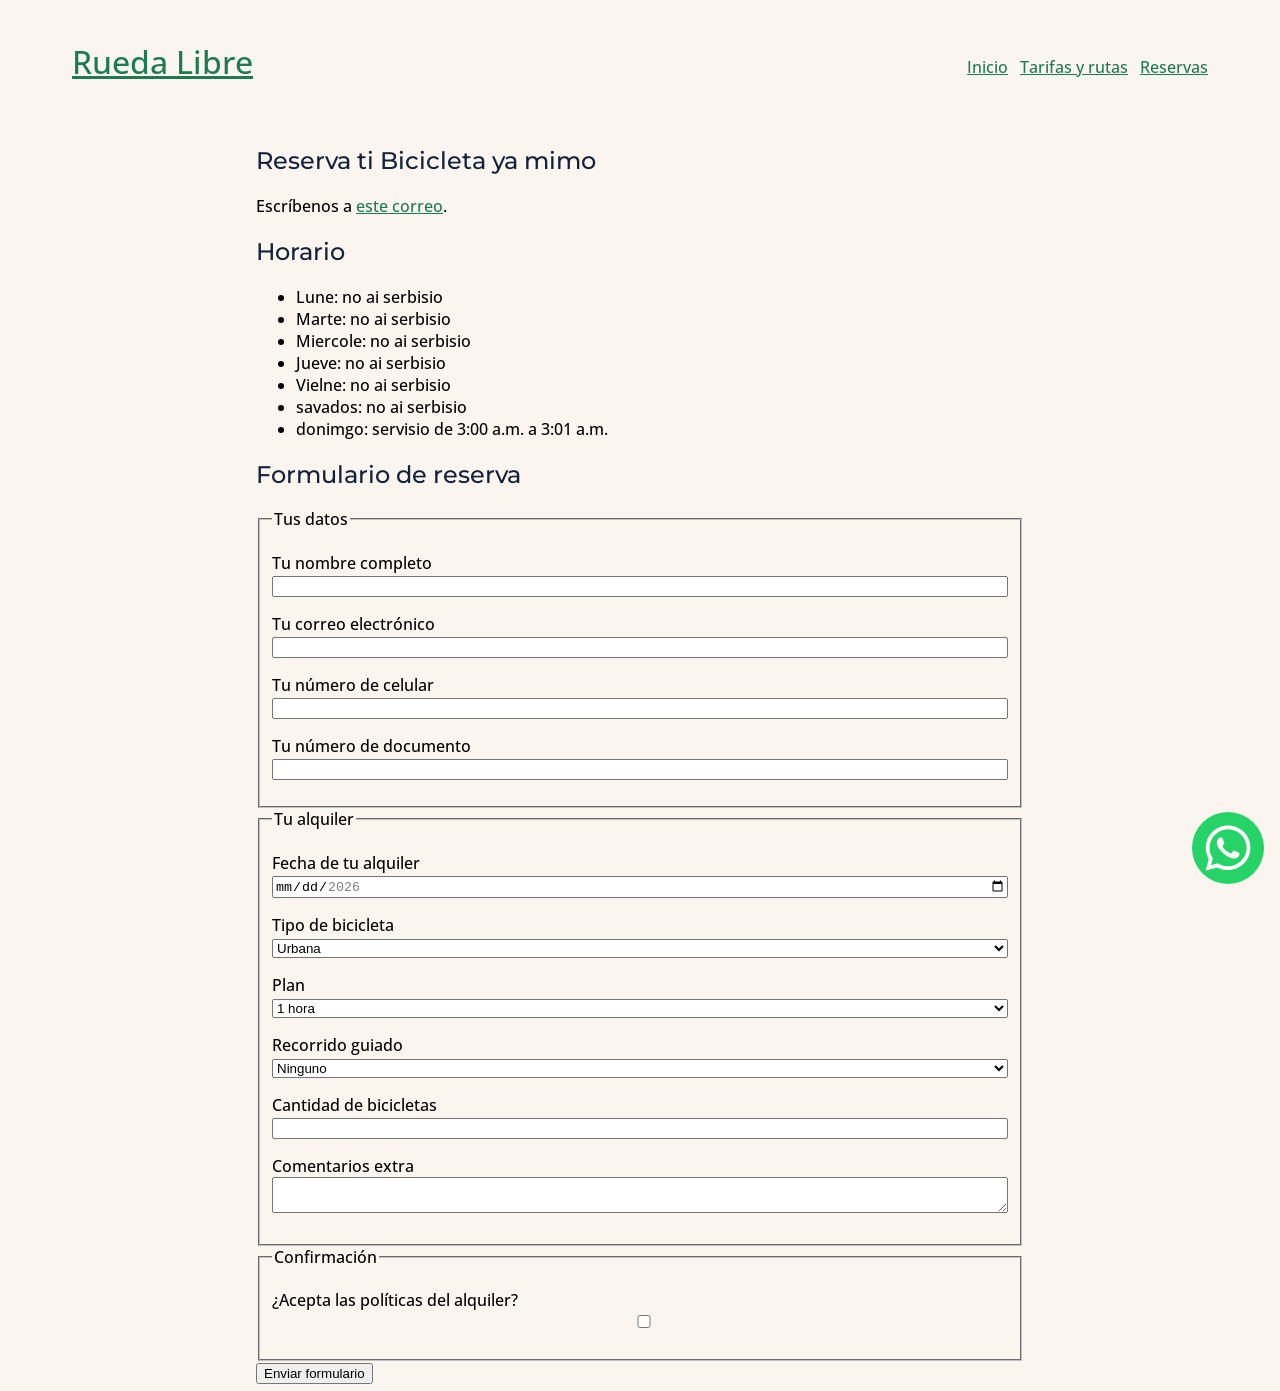
==== paginas/reservas.html @ d7143986 "Un encabezado que se acomoda: Flexbox" ====
<!doctype html>
<html lang="es-CO">
    <head>
        <meta charset="UTF-8" />
        <meta name="viewport" content="width=device-width, initial-scale=1.0" />
        <title>Reservas en Rueda livre</title>

        <link rel="preconnect" href="https://fonts.googleapis.com" />
        <link rel="preconnect" href="https://fonts.gstatic.com" crossorigin />
        <link
            href="https://fonts.googleapis.com/css2?family=Montserrat:ital,wght@0,100..900;1,100..900&family=Open+Sans:ital,wght@0,300..800;1,300..800&display=swap"
            rel="stylesheet"
        />

        <script src="../js/import.js"></script>
        <link rel="stylesheet" href="../css/styles.css" />
    </head>
    <body>
        <div imports="../use/header.htm"></div>

        <div imports="../use/ws-button.htm"></div>

        <main>
            <section>
                <h1>Reserva ti Bicicleta ya mimo</h1>

                <p>
                    Escríbenos a
                    <a href="mailto:correosupercool@example.com">este correo</a
                    >.
                </p>

                <h2>Horario</h2>

                <ul>
                    <li>Lune: no ai serbisio</li>

                    <li>Marte: no ai serbisio</li>

                    <li>Miercole: no ai serbisio</li>

                    <li>Jueve: no ai serbisio</li>

                    <li>Vielne: no ai serbisio</li>

                    <li>savados: no ai serbisio</li>

                    <li>donimgo: servisio de 3:00 a.m. a 3:01 a.m.</li>
                </ul>
            </section>

            <section>
                <h2>Formulario de reserva</h2>

                <form method="post">
                    <fieldset>
                        <legend>Tus datos</legend>

                        <p>
                            <label for="nombre">Tu nombre completo</label>
                            <input
                                required
                                minlength="3"
                                type="text"
                                id="nombre"
                                name="nombre"
                            />
                        </p>

                        <p>
                            <label for="correo">Tu correo electrónico</label>
                            <input
                                required
                                type="email"
                                id="correo"
                                name="correo"
                            />
                        </p>

                        <p>
                            <label for="celular">Tu número de celular</label>
                            <input
                                required
                                pattern="^3\d*$"
                                minlength="10"
                                maxlength="10"
                                title="El número debe empezar con un 3 y solo deben ser números"
                                type="text"
                                id="celular"
                                name="celular"
                            />
                        </p>

                        <p>
                            <label for="documento"
                                >Tu número de documento</label
                            >
                            <input
                                title="Solo debe escribir números"
                                minlength="6"
                                maxlength="10"
                                pattern="\d*"
                                type="text"
                                id="documento"
                                name="documento"
                            />
                        </p>
                    </fieldset>

                    <fieldset>
                        <legend>Tu alquiler</legend>

                        <p>
                            <label for="fechaAlquiler"
                                >Fecha de tu alquiler</label
                            >
                            <input
                                required
                                type="date"
                                name="fechaAlquiler"
                                id="fechaAlquiler"
                                min="2026-11-01"
                                max="2026-12-31"
                            />
                        </p>

                        <p>
                            <label for="tipoBicicleta">
                                Tipo de bicicleta
                            </label>

                            <select
                                required
                                name="tipoBicicleta"
                                id="tipoBicicleta"
                            >
                                <option value="Urbana">Urbana</option>
                                <option value="Montaña">Montaña</option>
                                <option value="Eléctrica">Eléctrica</option>
                            </select>
                        </p>

                        <p>
                            <label for="plan"> Plan </label>

                            <select required name="plan" id="plan">
                                <option value="1 hora">1 hora</option>
                                <option value="Medio día">Medio día</option>
                                <option value="Día completo">
                                    Día completo
                                </option>
                            </select>
                        </p>

                        <p>
                            <label for="recorridoGuiado">
                                Recorrido guiado
                            </label>

                            <select name="recorridoGuiado" id="recorridoGuiado">
                                <option value="Ninguno">Ninguno</option>
                                <option value="Río y parques">
                                    Río y parques
                                </option>
                                <option value="Sabores de Barrio">
                                    Sabores de Barrio
                                </option>
                                <option value="Reto La palma">
                                    Reto La palma
                                </option>
                            </select>
                        </p>

                        <p>
                            <label for="cantidadBicis">
                                Cantidad de bicicletas
                            </label>
                            <input
                                required
                                min="1"
                                max="6"
                                type="number"
                                name="cantidadBicis"
                                id="cantidadBicis"
                            />
                        </p>

                        <p>
                            <label for="comentarios">Comentarios extra</label>

                            <textarea
                                maxlength="300"
                                name="comentarios"
                                id="comentarios"
                                style="resize: vertical"
                            ></textarea>
                        </p>
                    </fieldset>

                    <fieldset>
                        <legend>Confirmación</legend>

                        <p>
                            <label for="politicas"
                                >¿Acepta las políticas del alquiler?</label
                            >
                            <input
                                required
                                type="checkbox"
                                name="politicas"
                                id="politicas"
                            />
                        </p>
                    </fieldset>

                    <button type="submit">Enviar formulario</button>
                </form>
            </section>
        </main>

        <div imports="./use/footer.htm"></div>
    </body>
</html>
---- css/styles.css ----
/*

Verde Ruta
	

#1E7A4F
	

Botones y enlaces

Naranja Pedal
	

#F39A2B
	

Destacados y botones secundarios

Azul Noche
	

#14213D
	

Títulos y encabezado

Crema
	

#FAF6EF
	

Fondo general

Gris Asfalto
	

#5B6470
	

Texto secundario

*/

:root {
    --ws-green: #25d366;
    --url-color: #1e7a4f;
    --highlight-color: #f39a2b;
    --title-color: #14213d;
    --background-color: #faf6ef;
    --secondary-text-color: #5b6470;
    --primary-text-color: rgb(33, 33, 33);

    --title-font: "Montserrat";
    --title-weight: 700;

    --text-font: "Open Sans";
    --text-weight: 500;

    --spacing-sm: 0.25rem;
    --spacing-md: 0.67rem;
    --spacing-lg: 1rem;
}

* {
    box-sizing: border-box;
}

main {
    max-width: 48rem;
    margin-inline: auto;
}

img {
    width: 100%;
}

#cover-image {
    height: 100vh;
}

html {
    font-family: var(--text-font);
    font-weight: var(--text-weight);

    background-color: var(--background-color);
}

h1,
h2,
h3,
h4,
h5,
h6 {
    font-family: var(--title-font);
    font-weight: var(--text-weight);
    color: var(--title-color);
}

a {
    color: var(--url-color);
}

#menu a {
    color: var(--url-color);
    font-weight: 600;
}

#menu a:hover {
    color: var(--highlight-color);
}

#menu a:focus {
    color: var(--secondary-text-color);
}

.btn-action-call {
    padding: var(--spacing-md);
    background-color: var(--url-color);
    color: var(--background-color);
}

.btn-action-call:hover {
    background-color: var(--highlight-color);
    color: var(--secondary-text-color);
}

.btn-action-call:focus {
    background-color: var(--highlight-color);
    border: 2px solid var(--secondary-text-color);
}

input:focus,
textarea:focus,
select:focus {
    background-color: var(--highlight-color);
}

input,
textarea,
select {
    width: 100%;
}

.services-container {
    display: grid;

    grid-template-columns: repeat(auto-fit, minmax(200px, 1fr));
    gap: var(--spacing-md);
}

.service-card {
    position: relative;
    display: inline-block;
    border: 1px solid var(--highlight-color);
    background-color: var(--highlight-color);
    color: var(--primary-text-color);
    border-radius: var(--spacing-sm);
    width: 100%;
}

.service-card > :not(img) {
    padding-inline: var(--spacing-md);
}

.service-card img {
    width: 100%;
    height: 240px;
    object-fit: cover;
}

.service-card .badge {
    position: absolute;
    background-color: var(--highlight-color);
    border-radius: calc(1px * infinity);

    right: 0;
    top: 0;

    color: var(--secondary-text-color);

    translate: 25% -50%;
}

.fee-table {
    border-collapse: collapse;
    background-color: var(--title-color);
    color: var(--background-color);
}

.fee-table caption {
    color: var(--title-color);
}

.fee-table th,
.fee-table td {
    padding: var(--spacing-sm);
}

.ws-button {
    position: fixed;

    width: 72px;
    height: 72px;

    bottom: var(--spacing-lg);
    right: var(--spacing-lg);

    border-radius: calc(1px * infinity);
    background-color: var(--ws-green);

    background-image: url("../img/whatsapp-svgrepo-com.svg");

    background-size: 48px 48px;
    background-repeat: no-repeat;
    background-position: 50% 50%;

    z-index: 9999;
}

.ws-button:hover {
    filter: brightness(1.25);
}

#main-header {
    display: flex;
    justify-content: space-between;
    padding: 2rem 4rem;
}

#h-name {
    font-size: xx-large;
}

#h-menu {
    display: flex;
    flex-direction: row;
    gap: 0.75rem;

    flex-wrap: wrap;

    list-style: none;
}

#main-footer {
    display: grid;
    grid-template-columns: repeat(3, 1fr);
    gap: 1.5rem;
}
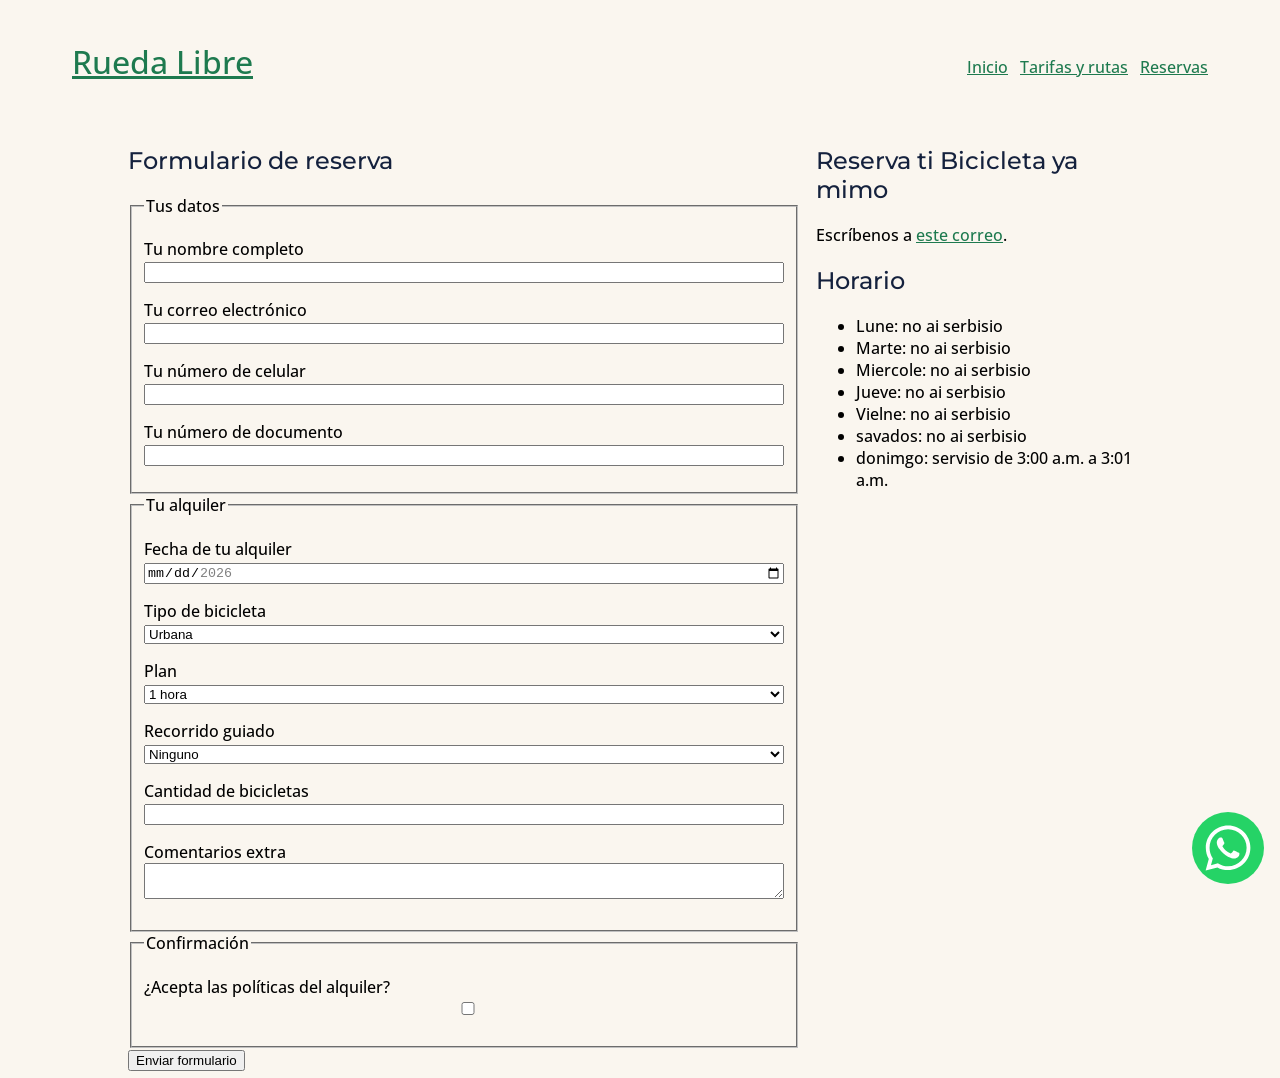
==== commit a74eb0b4: "Layout en dos dimensiones" ====
--- a/paginas/reservas.html
+++ b/paginas/reservas.html
@@ -21,201 +21,213 @@
         <div imports="../use/ws-button.htm"></div>
 
         <main>
-            <section>
-                <h1>Reserva ti Bicicleta ya mimo</h1>
-
-                <p>
-                    Escríbenos a
-                    <a href="mailto:correosupercool@example.com">este correo</a
-                    >.
-                </p>
-
-                <h2>Horario</h2>
-
-                <ul>
-                    <li>Lune: no ai serbisio</li>
-
-                    <li>Marte: no ai serbisio</li>
-
-                    <li>Miercole: no ai serbisio</li>
-
-                    <li>Jueve: no ai serbisio</li>
-
-                    <li>Vielne: no ai serbisio</li>
-
-                    <li>savados: no ai serbisio</li>
-
-                    <li>donimgo: servisio de 3:00 a.m. a 3:01 a.m.</li>
-                </ul>
-            </section>
-
-            <section>
-                <h2>Formulario de reserva</h2>
-
-                <form method="post">
-                    <fieldset>
-                        <legend>Tus datos</legend>
-
-                        <p>
-                            <label for="nombre">Tu nombre completo</label>
-                            <input
-                                required
-                                minlength="3"
-                                type="text"
-                                id="nombre"
-                                name="nombre"
-                            />
-                        </p>
-
-                        <p>
-                            <label for="correo">Tu correo electrónico</label>
-                            <input
-                                required
-                                type="email"
-                                id="correo"
-                                name="correo"
-                            />
-                        </p>
-
-                        <p>
-                            <label for="celular">Tu número de celular</label>
-                            <input
-                                required
-                                pattern="^3\d*$"
-                                minlength="10"
-                                maxlength="10"
-                                title="El número debe empezar con un 3 y solo deben ser números"
-                                type="text"
-                                id="celular"
-                                name="celular"
-                            />
-                        </p>
-
-                        <p>
-                            <label for="documento"
-                                >Tu número de documento</label
-                            >
-                            <input
-                                title="Solo debe escribir números"
-                                minlength="6"
-                                maxlength="10"
-                                pattern="\d*"
-                                type="text"
-                                id="documento"
-                                name="documento"
-                            />
-                        </p>
-                    </fieldset>
-
-                    <fieldset>
-                        <legend>Tu alquiler</legend>
-
-                        <p>
-                            <label for="fechaAlquiler"
-                                >Fecha de tu alquiler</label
-                            >
-                            <input
-                                required
-                                type="date"
-                                name="fechaAlquiler"
-                                id="fechaAlquiler"
-                                min="2026-11-01"
-                                max="2026-12-31"
-                            />
-                        </p>
-
-                        <p>
-                            <label for="tipoBicicleta">
-                                Tipo de bicicleta
-                            </label>
-
-                            <select
-                                required
-                                name="tipoBicicleta"
-                                id="tipoBicicleta"
-                            >
-                                <option value="Urbana">Urbana</option>
-                                <option value="Montaña">Montaña</option>
-                                <option value="Eléctrica">Eléctrica</option>
-                            </select>
-                        </p>
-
-                        <p>
-                            <label for="plan"> Plan </label>
-
-                            <select required name="plan" id="plan">
-                                <option value="1 hora">1 hora</option>
-                                <option value="Medio día">Medio día</option>
-                                <option value="Día completo">
-                                    Día completo
-                                </option>
-                            </select>
-                        </p>
-
-                        <p>
-                            <label for="recorridoGuiado">
-                                Recorrido guiado
-                            </label>
-
-                            <select name="recorridoGuiado" id="recorridoGuiado">
-                                <option value="Ninguno">Ninguno</option>
-                                <option value="Río y parques">
-                                    Río y parques
-                                </option>
-                                <option value="Sabores de Barrio">
-                                    Sabores de Barrio
-                                </option>
-                                <option value="Reto La palma">
-                                    Reto La palma
-                                </option>
-                            </select>
-                        </p>
-
-                        <p>
-                            <label for="cantidadBicis">
-                                Cantidad de bicicletas
-                            </label>
-                            <input
-                                required
-                                min="1"
-                                max="6"
-                                type="number"
-                                name="cantidadBicis"
-                                id="cantidadBicis"
-                            />
-                        </p>
-
-                        <p>
-                            <label for="comentarios">Comentarios extra</label>
-
-                            <textarea
-                                maxlength="300"
-                                name="comentarios"
-                                id="comentarios"
-                                style="resize: vertical"
-                            ></textarea>
-                        </p>
-                    </fieldset>
-
-                    <fieldset>
-                        <legend>Confirmación</legend>
-
-                        <p>
-                            <label for="politicas"
-                                >¿Acepta las políticas del alquiler?</label
-                            >
-                            <input
-                                required
-                                type="checkbox"
-                                name="politicas"
-                                id="politicas"
-                            />
-                        </p>
-                    </fieldset>
-
-                    <button type="submit">Enviar formulario</button>
-                </form>
-            </section>
+            <div id="reservas-inicio">
+                <section>
+                    <h2>Formulario de reserva</h2>
+
+                    <form method="post">
+                        <fieldset>
+                            <legend>Tus datos</legend>
+
+                            <p>
+                                <label for="nombre">Tu nombre completo</label>
+                                <input
+                                    required
+                                    minlength="3"
+                                    type="text"
+                                    id="nombre"
+                                    name="nombre"
+                                />
+                            </p>
+
+                            <p>
+                                <label for="correo"
+                                    >Tu correo electrónico</label
+                                >
+                                <input
+                                    required
+                                    type="email"
+                                    id="correo"
+                                    name="correo"
+                                />
+                            </p>
+
+                            <p>
+                                <label for="celular"
+                                    >Tu número de celular</label
+                                >
+                                <input
+                                    required
+                                    pattern="^3\d*$"
+                                    minlength="10"
+                                    maxlength="10"
+                                    title="El número debe empezar con un 3 y solo deben ser números"
+                                    type="text"
+                                    id="celular"
+                                    name="celular"
+                                />
+                            </p>
+
+                            <p>
+                                <label for="documento"
+                                    >Tu número de documento</label
+                                >
+                                <input
+                                    title="Solo debe escribir números"
+                                    minlength="6"
+                                    maxlength="10"
+                                    pattern="\d*"
+                                    type="text"
+                                    id="documento"
+                                    name="documento"
+                                />
+                            </p>
+                        </fieldset>
+
+                        <fieldset>
+                            <legend>Tu alquiler</legend>
+
+                            <p>
+                                <label for="fechaAlquiler"
+                                    >Fecha de tu alquiler</label
+                                >
+                                <input
+                                    required
+                                    type="date"
+                                    name="fechaAlquiler"
+                                    id="fechaAlquiler"
+                                    min="2026-11-01"
+                                    max="2026-12-31"
+                                />
+                            </p>
+
+                            <p>
+                                <label for="tipoBicicleta">
+                                    Tipo de bicicleta
+                                </label>
+
+                                <select
+                                    required
+                                    name="tipoBicicleta"
+                                    id="tipoBicicleta"
+                                >
+                                    <option value="Urbana">Urbana</option>
+                                    <option value="Montaña">Montaña</option>
+                                    <option value="Eléctrica">Eléctrica</option>
+                                </select>
+                            </p>
+
+                            <p>
+                                <label for="plan"> Plan </label>
+
+                                <select required name="plan" id="plan">
+                                    <option value="1 hora">1 hora</option>
+                                    <option value="Medio día">Medio día</option>
+                                    <option value="Día completo">
+                                        Día completo
+                                    </option>
+                                </select>
+                            </p>
+
+                            <p>
+                                <label for="recorridoGuiado">
+                                    Recorrido guiado
+                                </label>
+
+                                <select
+                                    name="recorridoGuiado"
+                                    id="recorridoGuiado"
+                                >
+                                    <option value="Ninguno">Ninguno</option>
+                                    <option value="Río y parques">
+                                        Río y parques
+                                    </option>
+                                    <option value="Sabores de Barrio">
+                                        Sabores de Barrio
+                                    </option>
+                                    <option value="Reto La palma">
+                                        Reto La palma
+                                    </option>
+                                </select>
+                            </p>
+
+                            <p>
+                                <label for="cantidadBicis">
+                                    Cantidad de bicicletas
+                                </label>
+                                <input
+                                    required
+                                    min="1"
+                                    max="6"
+                                    type="number"
+                                    name="cantidadBicis"
+                                    id="cantidadBicis"
+                                />
+                            </p>
+
+                            <p>
+                                <label for="comentarios"
+                                    >Comentarios extra</label
+                                >
+
+                                <textarea
+                                    maxlength="300"
+                                    name="comentarios"
+                                    id="comentarios"
+                                    style="resize: vertical"
+                                ></textarea>
+                            </p>
+                        </fieldset>
+
+                        <fieldset>
+                            <legend>Confirmación</legend>
+
+                            <p>
+                                <label for="politicas"
+                                    >¿Acepta las políticas del alquiler?</label
+                                >
+                                <input
+                                    required
+                                    type="checkbox"
+                                    name="politicas"
+                                    id="politicas"
+                                />
+                            </p>
+                        </fieldset>
+
+                        <button type="submit">Enviar formulario</button>
+                    </form>
+                </section>
+
+                <section>
+                    <h1>Reserva ti Bicicleta ya mimo</h1>
+
+                    <p>
+                        Escríbenos a
+                        <a href="mailto:correosupercool@example.com"
+                            >este correo</a
+                        >.
+                    </p>
+
+                    <h2>Horario</h2>
+
+                    <ul>
+                        <li>Lune: no ai serbisio</li>
+
+                        <li>Marte: no ai serbisio</li>
+
+                        <li>Miercole: no ai serbisio</li>
+
+                        <li>Jueve: no ai serbisio</li>
+
+                        <li>Vielne: no ai serbisio</li>
+
+                        <li>savados: no ai serbisio</li>
+
+                        <li>donimgo: servisio de 3:00 a.m. a 3:01 a.m.</li>
+                    </ul>
+                </section>
+            </div>
         </main>
 
         <div imports="./use/footer.htm"></div>
--- a/css/styles.css
+++ b/css/styles.css
@@ -67,7 +67,7 @@
 }
 
 main {
-    max-width: 48rem;
+    max-width: 64rem;
     margin-inline: auto;
 }
 
@@ -247,3 +247,86 @@
     grid-template-columns: repeat(3, 1fr);
     gap: 1.5rem;
 }
+
+#nuestra-flota {
+    gap: var(--spacing-md);
+    display: grid;
+    grid-template-columns: repeat(auto-fit, minmax(178px, 1fr));
+}
+
+#nuestra-flota .card {
+    display: flex;
+    flex-direction: column;
+}
+
+#nuestra-flota .price {
+    text-wrap-mode: nowrap;
+    overflow: hidden;
+    border: 1px solid calc(var(--url-color) * 0.5);
+    background-color: var(--highlight-color);
+    padding-right: var(--spacing-sm);
+    margin-right: auto;
+}
+
+#nuestra-flota .price::before {
+    content: "Precio por hora";
+    border-right: 1px solid calc(var(--url-color) * 0.5);
+    margin-right: var(--spacing-sm);
+    padding: var(--spacing-sm);
+
+    background-color: var(--url-color);
+    color: white;
+}
+
+#nuestra-flota .card .buy {
+    margin-top: auto;
+}
+
+.centered-flexbox {
+    display: flex;
+    justify-content: center;
+    flex-direction: column;
+}
+
+#hero {
+    background-color: var(--highlight-color);
+    padding: var(--spacing-lg);
+    display: grid;
+    grid-template-columns: repeat(2, 1fr);
+    gap: var(--spacing-lg);
+
+    min-height: 100vh;
+}
+
+#cover-image {
+    object-fit: contain;
+}
+
+#rutas {
+    display: grid;
+
+    grid-template-columns: repeat(3, 1fr);
+    gap: var(--spacing-md);
+}
+
+#rutas .ruta {
+    border: 1px solid var(--url-color);
+    border-radius: var(--spacing-md);
+    overflow: hidden;
+}
+
+#rutas .ruta .info {
+    padding: var(--spacing-sm);
+}
+
+#rutas .ruta img {
+    width: 100%;
+    height: 232px;
+    object-fit: cover;
+}
+
+#reservas-inicio {
+    display: grid;
+    grid-template-columns: 2fr 1fr;
+    gap: var(--spacing-lg);
+}
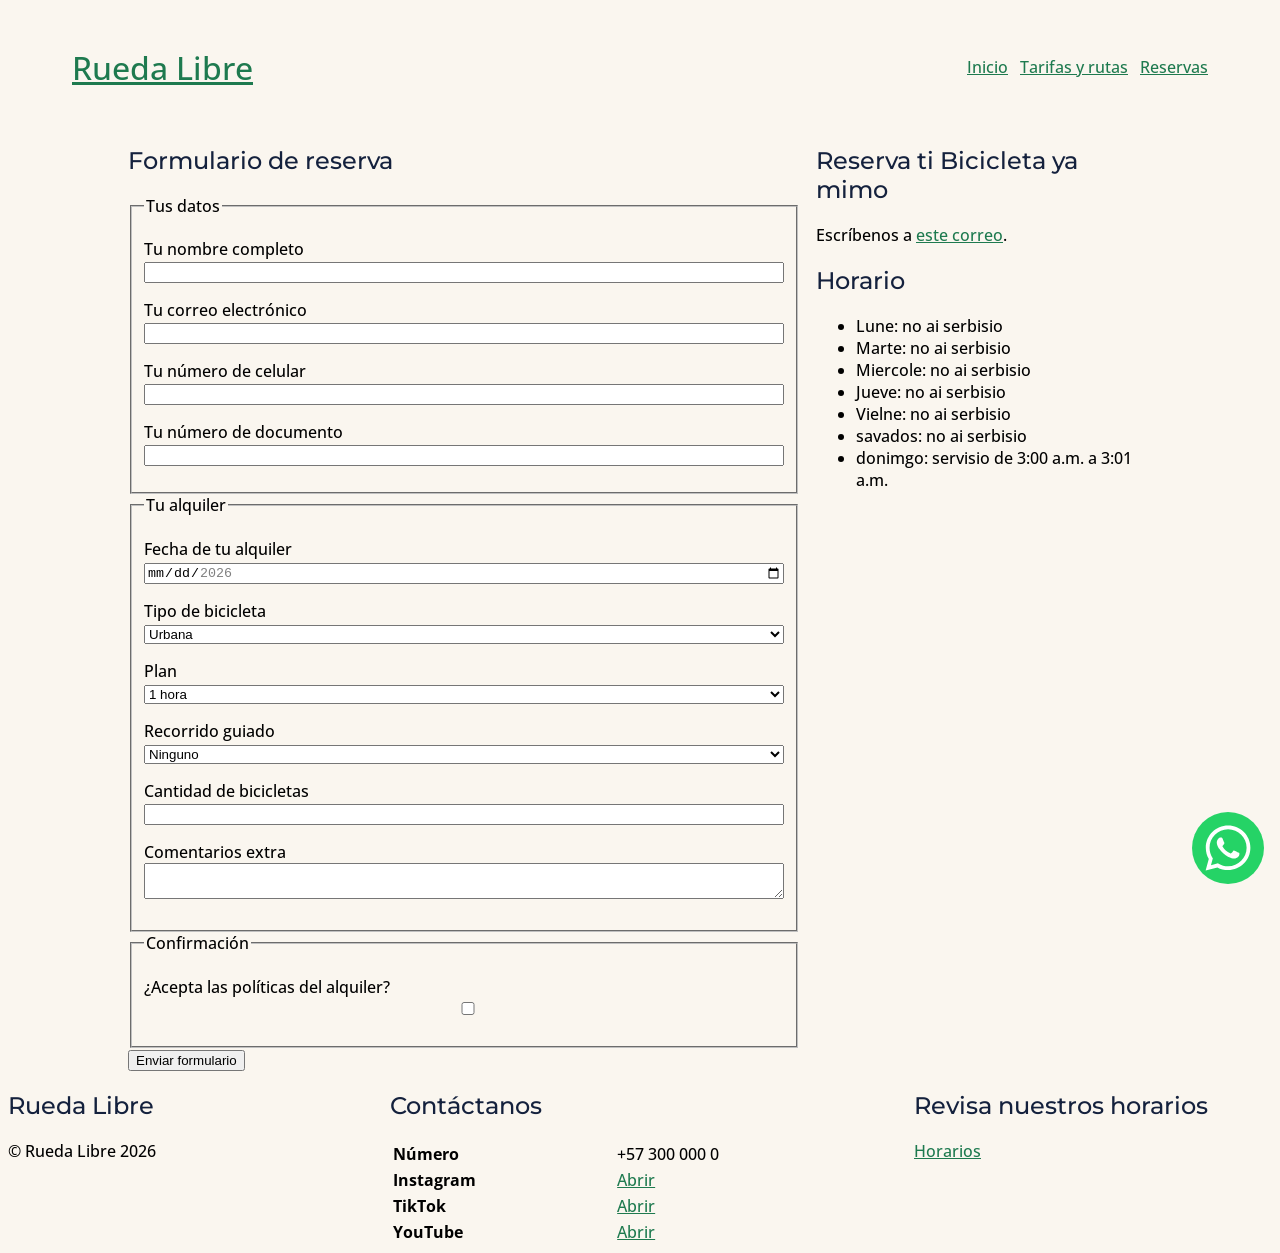
==== commit 8b316c77: "Rueda Libre v1.5: mobile-first" ====
--- a/paginas/reservas.html
+++ b/paginas/reservas.html
@@ -230,6 +230,6 @@
             </div>
         </main>
 
-        <div imports="./use/footer.htm"></div>
+        <div imports="../use/footer.htm"></div>
     </body>
 </html>
--- a/css/styles.css
+++ b/css/styles.css
@@ -225,6 +225,10 @@
 #main-header {
     display: flex;
     justify-content: space-between;
+
+    flex-direction: column;
+    align-items: center;
+
     padding: 2rem 4rem;
 }
 
@@ -244,7 +248,7 @@
 
 #main-footer {
     display: grid;
-    grid-template-columns: repeat(3, 1fr);
+    grid-template-columns: repeat(auto-fit, minmax(278px, 1fr));
     gap: 1.5rem;
 }
 
@@ -292,7 +296,7 @@
     background-color: var(--highlight-color);
     padding: var(--spacing-lg);
     display: grid;
-    grid-template-columns: repeat(2, 1fr);
+    grid-template-columns: 1fr;
     gap: var(--spacing-lg);
 
     min-height: 100vh;
@@ -305,7 +309,7 @@
 #rutas {
     display: grid;
 
-    grid-template-columns: repeat(3, 1fr);
+    grid-template-columns: repeat(auto-fit, minmax(300px, 1fr));
     gap: var(--spacing-md);
 }
 
@@ -327,6 +331,38 @@
 
 #reservas-inicio {
     display: grid;
-    grid-template-columns: 2fr 1fr;
+    grid-template-columns: 1fr;
     gap: var(--spacing-lg);
 }
+
+.scroll-h {
+    overflow: auto;
+}
+
+table {
+    width: 500px;
+    min-width: 100%;
+}
+
+@media (min-width: 768px) {
+    #reservas-inicio {
+        grid-template-columns: 2fr 1fr;
+    }
+
+    #main-header {
+        flex-direction: row;
+        justify-content: space-between;
+    }
+
+    #main-footer {
+        grid-template-columns: repeat(3, 1fr);
+    }
+
+    #hero {
+        grid-template-columns: repeat(2, 1fr);
+    }
+
+    table {
+        margin-inline: auto;
+    }
+}
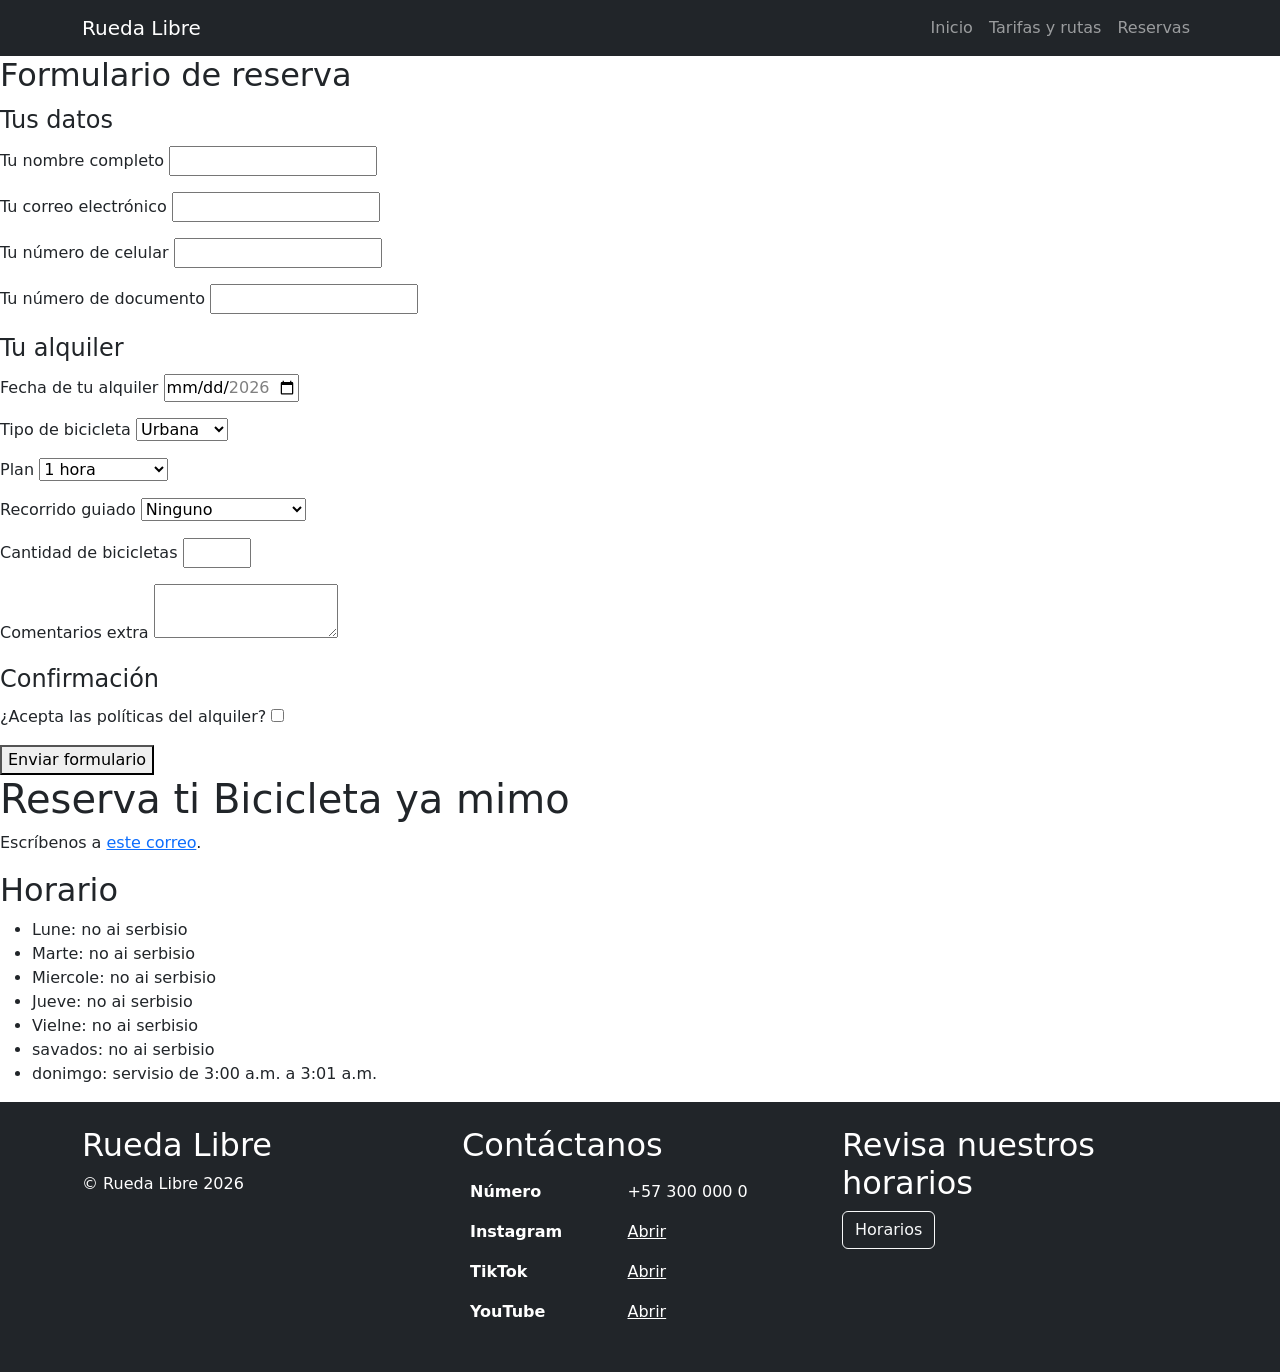
==== commit bf6f08da: "Inicio migra a Bootstrap" ====
--- a/paginas/reservas.html
+++ b/paginas/reservas.html
@@ -12,8 +12,13 @@
             rel="stylesheet"
         />
 
+        <link
+            href="https://cdn.jsdelivr.net/npm/bootstrap@5.3.8/dist/css/bootstrap.min.css"
+            rel="stylesheet"
+        />
+
         <script src="../js/import.js"></script>
-        <link rel="stylesheet" href="../css/styles.css" />
+        <!--<link rel="stylesheet" href="../css/styles.css" />-->
     </head>
     <body>
         <div imports="../use/header.htm"></div>
@@ -231,5 +236,6 @@
         </main>
 
         <div imports="../use/footer.htm"></div>
+        <script src="https://cdn.jsdelivr.net/npm/bootstrap@5.3.8/dist/js/bootstrap.bundle.min.js"></script>
     </body>
 </html>
--- a/css/styles.css
+++ b/css/styles.css
@@ -339,7 +339,7 @@
     overflow: auto;
 }
 
-table {
+.fee-table {
     width: 500px;
     min-width: 100%;
 }
@@ -362,7 +362,7 @@
         grid-template-columns: repeat(2, 1fr);
     }
 
-    table {
+    .fee-table {
         margin-inline: auto;
     }
 }
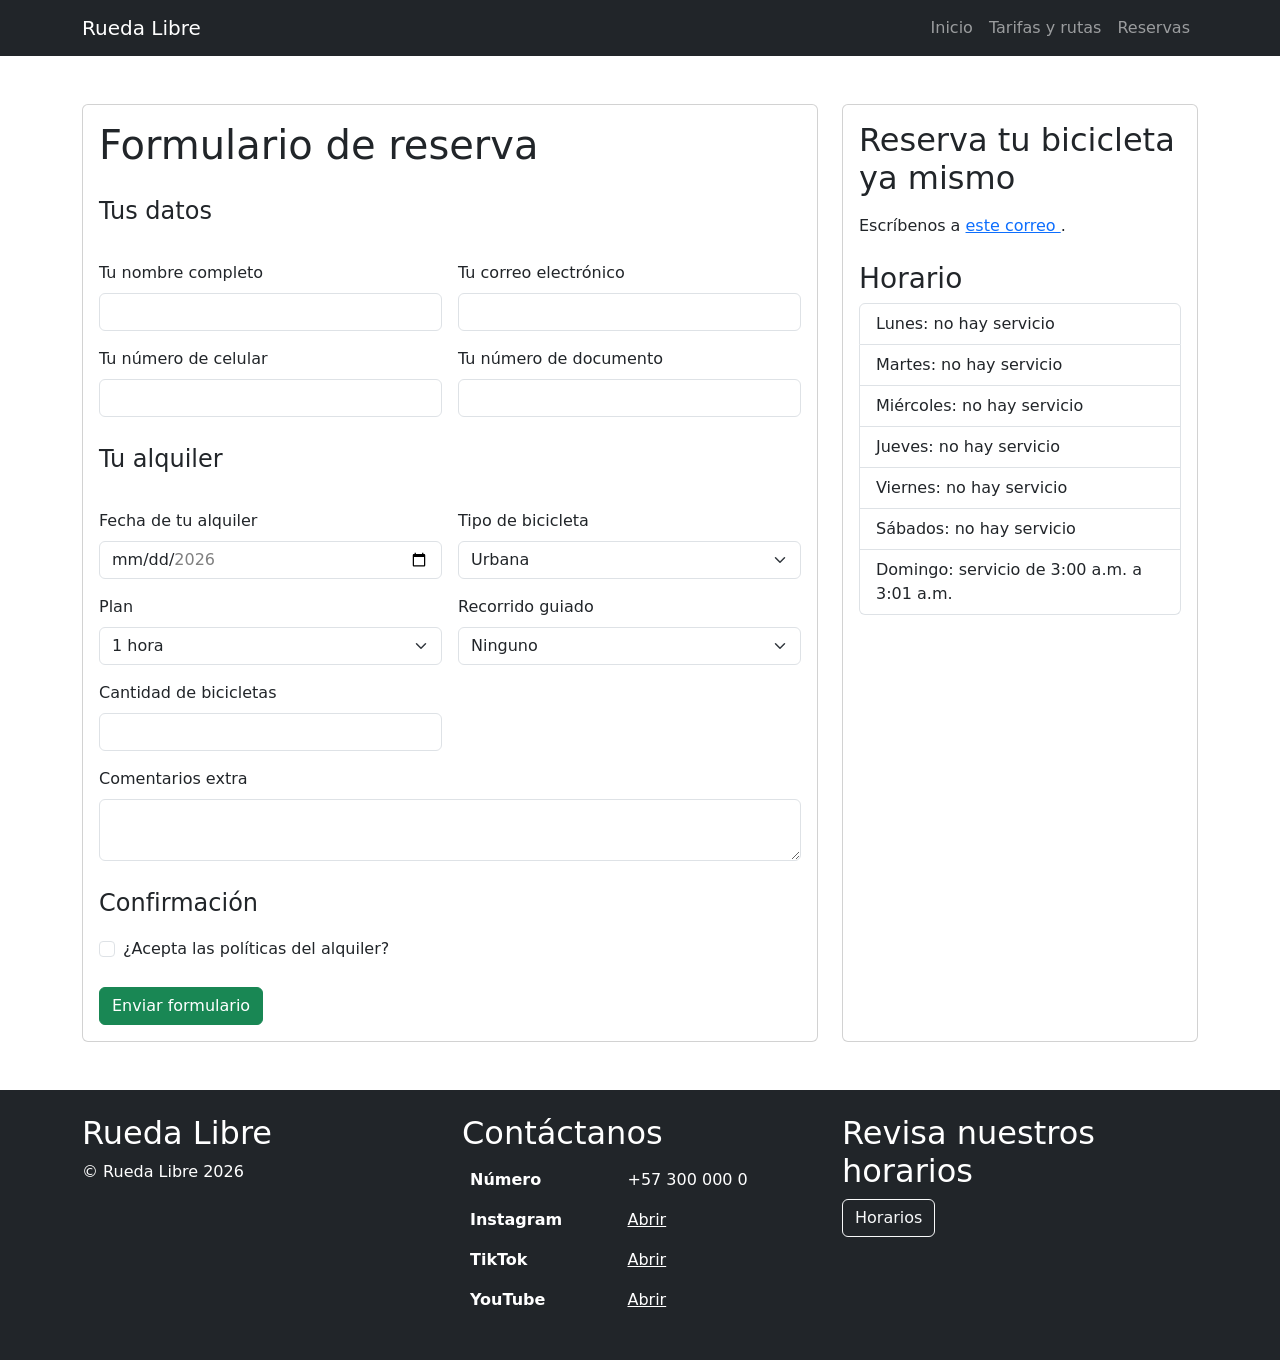
==== commit 012872f1: "Rueda Libre v2.0-beta: migración completa" ====
--- a/paginas/reservas.html
+++ b/paginas/reservas.html
@@ -3,239 +3,353 @@
     <head>
         <meta charset="UTF-8" />
         <meta name="viewport" content="width=device-width, initial-scale=1.0" />
-        <title>Reservas en Rueda livre</title>
-
+
+        <title>Reservas en Rueda Libre</title>
+
+        <!-- Fuentes -->
         <link rel="preconnect" href="https://fonts.googleapis.com" />
         <link rel="preconnect" href="https://fonts.gstatic.com" crossorigin />
+
         <link
             href="https://fonts.googleapis.com/css2?family=Montserrat:ital,wght@0,100..900;1,100..900&family=Open+Sans:ital,wght@0,300..800;1,300..800&display=swap"
             rel="stylesheet"
         />
 
+        <!-- Bootstrap -->
         <link
             href="https://cdn.jsdelivr.net/npm/bootstrap@5.3.8/dist/css/bootstrap.min.css"
             rel="stylesheet"
         />
 
+        <!-- Estilos propios -->
+        <!--<link rel="stylesheet" href="../css/styles.css" />-->
+
         <script src="../js/import.js"></script>
-        <!--<link rel="stylesheet" href="../css/styles.css" />-->
     </head>
+
     <body>
         <div imports="../use/header.htm"></div>
 
         <div imports="../use/ws-button.htm"></div>
 
-        <main>
-            <div id="reservas-inicio">
-                <section>
-                    <h2>Formulario de reserva</h2>
-
-                    <form method="post">
-                        <fieldset>
-                            <legend>Tus datos</legend>
+        <main class="container my-5">
+            <div class="row g-4" id="reservas-inicio">
+                <!-- FORMULARIO: 8 COLUMNAS -->
+                <section class="col-12 col-md-8">
+                    <div class="card h-100">
+                        <div class="card-body">
+                            <h1 class="mb-4">Formulario de reserva</h1>
+
+                            <form method="post">
+                                <!-- DATOS PERSONALES -->
+                                <fieldset class="mb-4">
+                                    <legend class="mb-3">Tus datos</legend>
+
+                                    <div class="row g-3">
+                                        <div class="col-12 col-md-6">
+                                            <label
+                                                for="nombre"
+                                                class="form-label"
+                                            >
+                                                Tu nombre completo
+                                            </label>
+
+                                            <input
+                                                required
+                                                minlength="3"
+                                                type="text"
+                                                id="nombre"
+                                                name="nombre"
+                                                class="form-control"
+                                            />
+                                        </div>
+
+                                        <div class="col-12 col-md-6">
+                                            <label
+                                                for="correo"
+                                                class="form-label"
+                                            >
+                                                Tu correo electrónico
+                                            </label>
+
+                                            <input
+                                                required
+                                                type="email"
+                                                id="correo"
+                                                name="correo"
+                                                class="form-control"
+                                            />
+                                        </div>
+
+                                        <div class="col-12 col-md-6">
+                                            <label
+                                                for="celular"
+                                                class="form-label"
+                                            >
+                                                Tu número de celular
+                                            </label>
+
+                                            <input
+                                                required
+                                                pattern="^3\d*$"
+                                                minlength="10"
+                                                maxlength="10"
+                                                title="El número debe empezar con un 3 y solo deben ser números"
+                                                type="text"
+                                                id="celular"
+                                                name="celular"
+                                                class="form-control"
+                                            />
+                                        </div>
+
+                                        <div class="col-12 col-md-6">
+                                            <label
+                                                for="documento"
+                                                class="form-label"
+                                            >
+                                                Tu número de documento
+                                            </label>
+
+                                            <input
+                                                title="Solo debe escribir números"
+                                                minlength="6"
+                                                maxlength="10"
+                                                pattern="\d*"
+                                                type="text"
+                                                id="documento"
+                                                name="documento"
+                                                class="form-control"
+                                            />
+                                        </div>
+                                    </div>
+                                </fieldset>
+
+                                <!-- DATOS DEL ALQUILER -->
+                                <fieldset class="mb-4">
+                                    <legend class="mb-3">Tu alquiler</legend>
+
+                                    <div class="row g-3">
+                                        <div class="col-12 col-md-6">
+                                            <label
+                                                for="fechaAlquiler"
+                                                class="form-label"
+                                            >
+                                                Fecha de tu alquiler
+                                            </label>
+
+                                            <input
+                                                required
+                                                type="date"
+                                                name="fechaAlquiler"
+                                                id="fechaAlquiler"
+                                                min="2026-11-01"
+                                                max="2026-12-31"
+                                                class="form-control"
+                                            />
+                                        </div>
+
+                                        <div class="col-12 col-md-6">
+                                            <label
+                                                for="tipoBicicleta"
+                                                class="form-label"
+                                            >
+                                                Tipo de bicicleta
+                                            </label>
+
+                                            <select
+                                                required
+                                                name="tipoBicicleta"
+                                                id="tipoBicicleta"
+                                                class="form-select"
+                                            >
+                                                <option value="Urbana">
+                                                    Urbana
+                                                </option>
+                                                <option value="Montaña">
+                                                    Montaña
+                                                </option>
+                                                <option value="Eléctrica">
+                                                    Eléctrica
+                                                </option>
+                                            </select>
+                                        </div>
+
+                                        <div class="col-12 col-md-6">
+                                            <label
+                                                for="plan"
+                                                class="form-label"
+                                            >
+                                                Plan
+                                            </label>
+
+                                            <select
+                                                required
+                                                name="plan"
+                                                id="plan"
+                                                class="form-select"
+                                            >
+                                                <option value="1 hora">
+                                                    1 hora
+                                                </option>
+                                                <option value="Medio día">
+                                                    Medio día
+                                                </option>
+                                                <option value="Día completo">
+                                                    Día completo
+                                                </option>
+                                            </select>
+                                        </div>
+
+                                        <div class="col-12 col-md-6">
+                                            <label
+                                                for="recorridoGuiado"
+                                                class="form-label"
+                                            >
+                                                Recorrido guiado
+                                            </label>
+
+                                            <select
+                                                name="recorridoGuiado"
+                                                id="recorridoGuiado"
+                                                class="form-select"
+                                            >
+                                                <option value="Ninguno">
+                                                    Ninguno
+                                                </option>
+                                                <option value="Río y parques">
+                                                    Río y parques
+                                                </option>
+                                                <option
+                                                    value="Sabores de Barrio"
+                                                >
+                                                    Sabores de Barrio
+                                                </option>
+                                                <option value="Reto La palma">
+                                                    Reto La palma
+                                                </option>
+                                            </select>
+                                        </div>
+
+                                        <div class="col-12 col-md-6">
+                                            <label
+                                                for="cantidadBicis"
+                                                class="form-label"
+                                            >
+                                                Cantidad de bicicletas
+                                            </label>
+
+                                            <input
+                                                required
+                                                min="1"
+                                                max="6"
+                                                type="number"
+                                                name="cantidadBicis"
+                                                id="cantidadBicis"
+                                                class="form-control"
+                                            />
+                                        </div>
+
+                                        <div class="col-12">
+                                            <label
+                                                for="comentarios"
+                                                class="form-label"
+                                            >
+                                                Comentarios extra
+                                            </label>
+
+                                            <textarea
+                                                maxlength="300"
+                                                name="comentarios"
+                                                id="comentarios"
+                                                class="form-control"
+                                                style="resize: vertical"
+                                            ></textarea>
+                                        </div>
+                                    </div>
+                                </fieldset>
+
+                                <!-- CONFIRMACIÓN -->
+                                <fieldset class="mb-4">
+                                    <legend class="mb-3">Confirmación</legend>
+
+                                    <div class="form-check">
+                                        <input
+                                            required
+                                            type="checkbox"
+                                            name="politicas"
+                                            id="politicas"
+                                            class="form-check-input"
+                                        />
+
+                                        <label
+                                            for="politicas"
+                                            class="form-check-label"
+                                        >
+                                            ¿Acepta las políticas del alquiler?
+                                        </label>
+                                    </div>
+                                </fieldset>
+
+                                <button type="submit" class="btn btn-success">
+                                    Enviar formulario
+                                </button>
+                            </form>
+                        </div>
+                    </div>
+                </section>
+
+                <!-- INFORMACIÓN: 4 COLUMNAS -->
+                <section class="col-12 col-md-4">
+                    <div class="card h-100">
+                        <div class="card-body">
+                            <h2 class="mb-3">Reserva tu bicicleta ya mismo</h2>
 
                             <p>
-                                <label for="nombre">Tu nombre completo</label>
-                                <input
-                                    required
-                                    minlength="3"
-                                    type="text"
-                                    id="nombre"
-                                    name="nombre"
-                                />
+                                Escríbenos a
+                                <a href="mailto:correosupercool@example.com">
+                                    este correo </a
+                                >.
                             </p>
 
-                            <p>
-                                <label for="correo"
-                                    >Tu correo electrónico</label
-                                >
-                                <input
-                                    required
-                                    type="email"
-                                    id="correo"
-                                    name="correo"
-                                />
-                            </p>
-
-                            <p>
-                                <label for="celular"
-                                    >Tu número de celular</label
-                                >
-                                <input
-                                    required
-                                    pattern="^3\d*$"
-                                    minlength="10"
-                                    maxlength="10"
-                                    title="El número debe empezar con un 3 y solo deben ser números"
-                                    type="text"
-                                    id="celular"
-                                    name="celular"
-                                />
-                            </p>
-
-                            <p>
-                                <label for="documento"
-                                    >Tu número de documento</label
-                                >
-                                <input
-                                    title="Solo debe escribir números"
-                                    minlength="6"
-                                    maxlength="10"
-                                    pattern="\d*"
-                                    type="text"
-                                    id="documento"
-                                    name="documento"
-                                />
-                            </p>
-                        </fieldset>
-
-                        <fieldset>
-                            <legend>Tu alquiler</legend>
-
-                            <p>
-                                <label for="fechaAlquiler"
-                                    >Fecha de tu alquiler</label
-                                >
-                                <input
-                                    required
-                                    type="date"
-                                    name="fechaAlquiler"
-                                    id="fechaAlquiler"
-                                    min="2026-11-01"
-                                    max="2026-12-31"
-                                />
-                            </p>
-
-                            <p>
-                                <label for="tipoBicicleta">
-                                    Tipo de bicicleta
-                                </label>
-
-                                <select
-                                    required
-                                    name="tipoBicicleta"
-                                    id="tipoBicicleta"
-                                >
-                                    <option value="Urbana">Urbana</option>
-                                    <option value="Montaña">Montaña</option>
-                                    <option value="Eléctrica">Eléctrica</option>
-                                </select>
-                            </p>
-
-                            <p>
-                                <label for="plan"> Plan </label>
-
-                                <select required name="plan" id="plan">
-                                    <option value="1 hora">1 hora</option>
-                                    <option value="Medio día">Medio día</option>
-                                    <option value="Día completo">
-                                        Día completo
-                                    </option>
-                                </select>
-                            </p>
-
-                            <p>
-                                <label for="recorridoGuiado">
-                                    Recorrido guiado
-                                </label>
-
-                                <select
-                                    name="recorridoGuiado"
-                                    id="recorridoGuiado"
-                                >
-                                    <option value="Ninguno">Ninguno</option>
-                                    <option value="Río y parques">
-                                        Río y parques
-                                    </option>
-                                    <option value="Sabores de Barrio">
-                                        Sabores de Barrio
-                                    </option>
-                                    <option value="Reto La palma">
-                                        Reto La palma
-                                    </option>
-                                </select>
-                            </p>
-
-                            <p>
-                                <label for="cantidadBicis">
-                                    Cantidad de bicicletas
-                                </label>
-                                <input
-                                    required
-                                    min="1"
-                                    max="6"
-                                    type="number"
-                                    name="cantidadBicis"
-                                    id="cantidadBicis"
-                                />
-                            </p>
-
-                            <p>
-                                <label for="comentarios"
-                                    >Comentarios extra</label
-                                >
-
-                                <textarea
-                                    maxlength="300"
-                                    name="comentarios"
-                                    id="comentarios"
-                                    style="resize: vertical"
-                                ></textarea>
-                            </p>
-                        </fieldset>
-
-                        <fieldset>
-                            <legend>Confirmación</legend>
-
-                            <p>
-                                <label for="politicas"
-                                    >¿Acepta las políticas del alquiler?</label
-                                >
-                                <input
-                                    required
-                                    type="checkbox"
-                                    name="politicas"
-                                    id="politicas"
-                                />
-                            </p>
-                        </fieldset>
-
-                        <button type="submit">Enviar formulario</button>
-                    </form>
-                </section>
-
-                <section>
-                    <h1>Reserva ti Bicicleta ya mimo</h1>
-
-                    <p>
-                        Escríbenos a
-                        <a href="mailto:correosupercool@example.com"
-                            >este correo</a
-                        >.
-                    </p>
-
-                    <h2>Horario</h2>
-
-                    <ul>
-                        <li>Lune: no ai serbisio</li>
-
-                        <li>Marte: no ai serbisio</li>
-
-                        <li>Miercole: no ai serbisio</li>
-
-                        <li>Jueve: no ai serbisio</li>
-
-                        <li>Vielne: no ai serbisio</li>
-
-                        <li>savados: no ai serbisio</li>
-
-                        <li>donimgo: servisio de 3:00 a.m. a 3:01 a.m.</li>
-                    </ul>
+                            <h3 class="mt-4">Horario</h3>
+
+                            <ul class="list-group">
+                                <li class="list-group-item">
+                                    Lunes: no hay servicio
+                                </li>
+
+                                <li class="list-group-item">
+                                    Martes: no hay servicio
+                                </li>
+
+                                <li class="list-group-item">
+                                    Miércoles: no hay servicio
+                                </li>
+
+                                <li class="list-group-item">
+                                    Jueves: no hay servicio
+                                </li>
+
+                                <li class="list-group-item">
+                                    Viernes: no hay servicio
+                                </li>
+
+                                <li class="list-group-item">
+                                    Sábados: no hay servicio
+                                </li>
+
+                                <li class="list-group-item">
+                                    Domingo: servicio de 3:00 a.m. a 3:01 a.m.
+                                </li>
+                            </ul>
+                        </div>
+                    </div>
                 </section>
             </div>
         </main>
 
         <div imports="../use/footer.htm"></div>
+
         <script src="https://cdn.jsdelivr.net/npm/bootstrap@5.3.8/dist/js/bootstrap.bundle.min.js"></script>
     </body>
 </html>
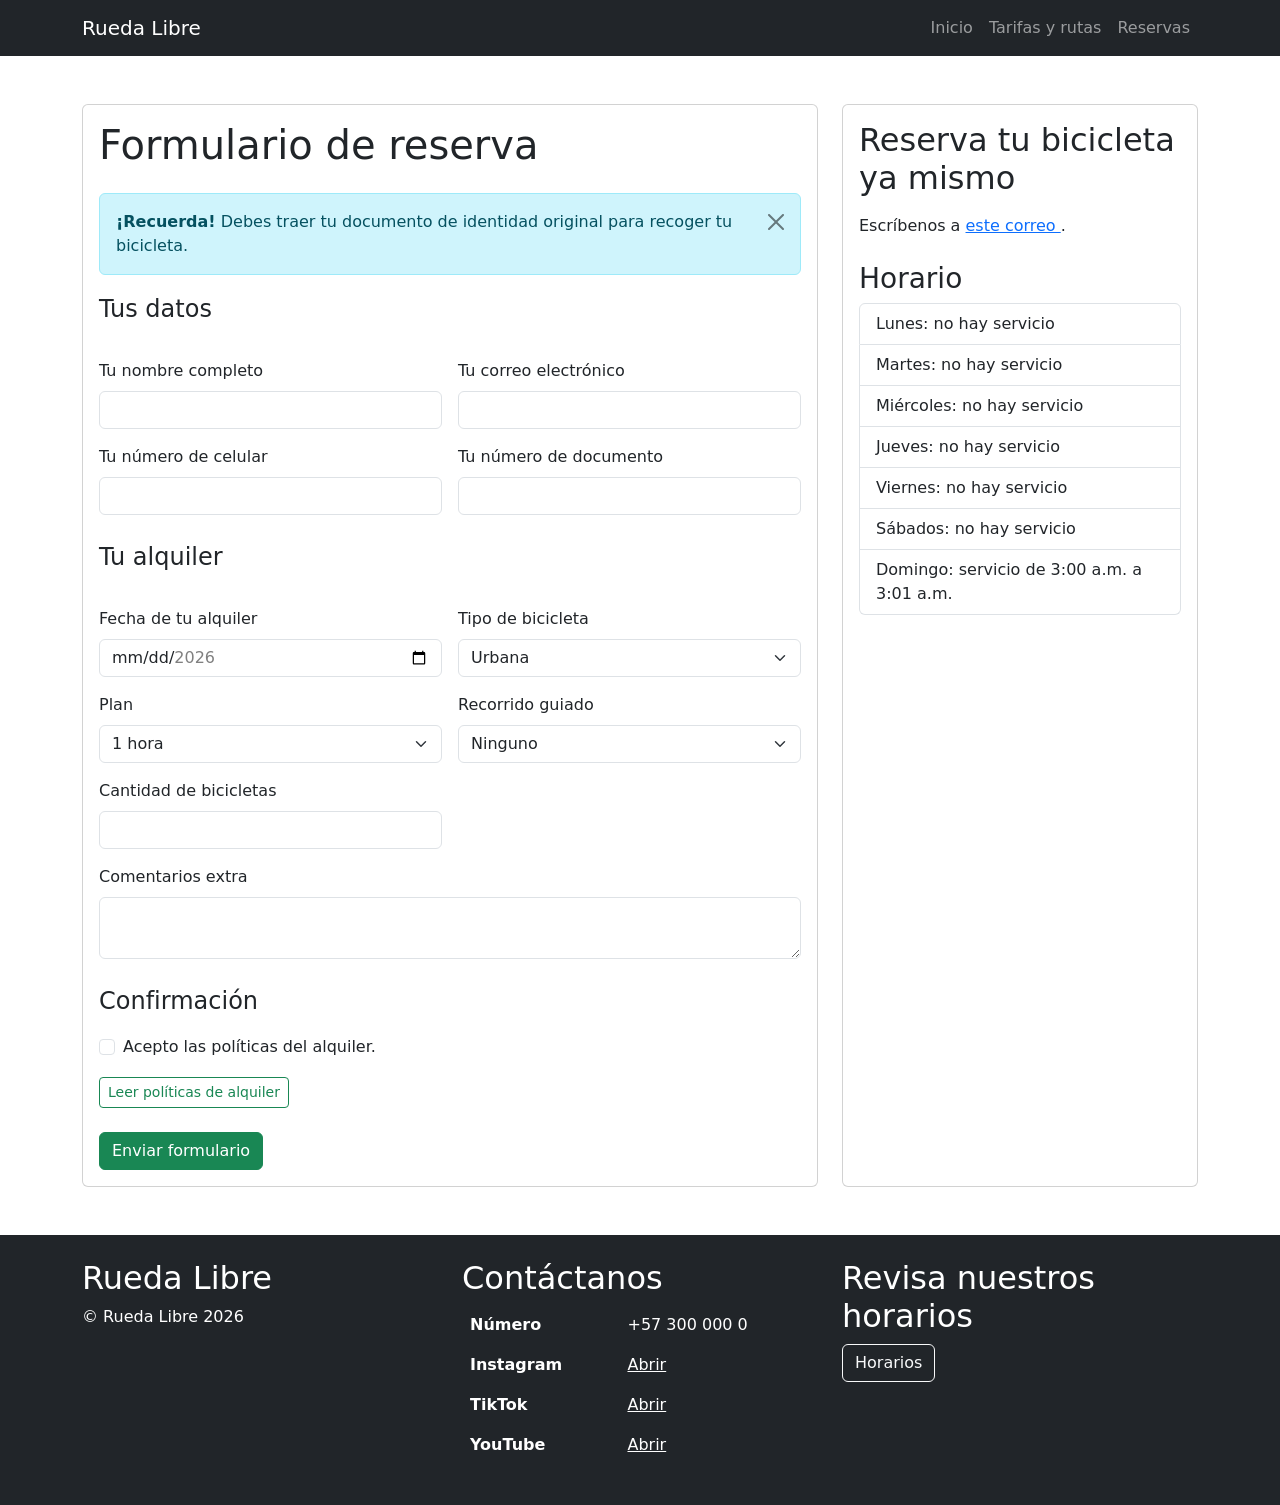
==== commit 1aaf058e: "Reservas confiables: validación visual, alerta y modal" ====
--- a/paginas/reservas.html
+++ b/paginas/reservas.html
@@ -15,13 +15,13 @@
             rel="stylesheet"
         />
 
-        <!-- Bootstrap -->
+        <!-- Bootstrap CSS -->
         <link
             href="https://cdn.jsdelivr.net/npm/bootstrap@5.3.8/dist/css/bootstrap.min.css"
             rel="stylesheet"
         />
 
-        <!-- Estilos propios -->
+        <!-- CSS propio -->
         <!--<link rel="stylesheet" href="../css/styles.css" />-->
 
         <script src="../js/import.js"></script>
@@ -40,12 +40,34 @@
                         <div class="card-body">
                             <h1 class="mb-4">Formulario de reserva</h1>
 
-                            <form method="post">
+                            <!-- ALERTA INFORMATIVA -->
+                            <div
+                                class="alert alert-info alert-dismissible fade show"
+                                role="alert"
+                            >
+                                <strong>¡Recuerda!</strong>
+                                Debes traer tu documento de identidad original
+                                para recoger tu bicicleta.
+
+                                <button
+                                    type="button"
+                                    class="btn-close"
+                                    data-bs-dismiss="alert"
+                                    aria-label="Cerrar"
+                                ></button>
+                            </div>
+
+                            <form
+                                class="needs-validation"
+                                method="post"
+                                novalidate
+                            >
                                 <!-- DATOS PERSONALES -->
                                 <fieldset class="mb-4">
                                     <legend class="mb-3">Tus datos</legend>
 
                                     <div class="row g-3">
+                                        <!-- NOMBRE -->
                                         <div class="col-12 col-md-6">
                                             <label
                                                 for="nombre"
@@ -62,8 +84,14 @@
                                                 name="nombre"
                                                 class="form-control"
                                             />
-                                        </div>
-
+
+                                            <div class="invalid-feedback">
+                                                Escribe tu nombre completo con
+                                                mínimo 3 caracteres.
+                                            </div>
+                                        </div>
+
+                                        <!-- CORREO -->
                                         <div class="col-12 col-md-6">
                                             <label
                                                 for="correo"
@@ -79,8 +107,15 @@
                                                 name="correo"
                                                 class="form-control"
                                             />
-                                        </div>
-
+
+                                            <div class="invalid-feedback">
+                                                Ingresa un correo electrónico
+                                                válido, por ejemplo
+                                                nombre@correo.com.
+                                            </div>
+                                        </div>
+
+                                        <!-- CELULAR -->
                                         <div class="col-12 col-md-6">
                                             <label
                                                 for="celular"
@@ -100,8 +135,14 @@
                                                 name="celular"
                                                 class="form-control"
                                             />
-                                        </div>
-
+
+                                            <div class="invalid-feedback">
+                                                Escribe un celular de 10 dígitos
+                                                que comience por el número 3.
+                                            </div>
+                                        </div>
+
+                                        <!-- DOCUMENTO -->
                                         <div class="col-12 col-md-6">
                                             <label
                                                 for="documento"
@@ -111,15 +152,23 @@
                                             </label>
 
                                             <input
-                                                title="Solo debe escribir números"
-                                                minlength="6"
-                                                maxlength="10"
-                                                pattern="\d*"
+                                                required
                                                 type="text"
                                                 id="documento"
                                                 name="documento"
                                                 class="form-control"
+                                                minlength="6"
+                                                maxlength="10"
+                                                pattern="[0-9]{6,10}"
+                                                title="El documento debe contener entre 6 y 10 números, sin letras."
                                             />
+
+                                            <div class="invalid-feedback">
+                                                Ingresa un documento válido de
+                                                entre 6 y 10 dígitos. No
+                                                utilices letras ni caracteres
+                                                especiales.
+                                            </div>
                                         </div>
                                     </div>
                                 </fieldset>
@@ -129,6 +178,7 @@
                                     <legend class="mb-3">Tu alquiler</legend>
 
                                     <div class="row g-3">
+                                        <!-- FECHA -->
                                         <div class="col-12 col-md-6">
                                             <label
                                                 for="fechaAlquiler"
@@ -146,8 +196,15 @@
                                                 max="2026-12-31"
                                                 class="form-control"
                                             />
-                                        </div>
-
+
+                                            <div class="invalid-feedback">
+                                                Selecciona una fecha entre el 1
+                                                de noviembre y el 31 de
+                                                diciembre de 2026.
+                                            </div>
+                                        </div>
+
+                                        <!-- BICICLETA -->
                                         <div class="col-12 col-md-6">
                                             <label
                                                 for="tipoBicicleta"
@@ -172,8 +229,14 @@
                                                     Eléctrica
                                                 </option>
                                             </select>
-                                        </div>
-
+
+                                            <div class="invalid-feedback">
+                                                Selecciona el tipo de bicicleta
+                                                que deseas alquilar.
+                                            </div>
+                                        </div>
+
+                                        <!-- PLAN -->
                                         <div class="col-12 col-md-6">
                                             <label
                                                 for="plan"
@@ -198,8 +261,14 @@
                                                     Día completo
                                                 </option>
                                             </select>
-                                        </div>
-
+
+                                            <div class="invalid-feedback">
+                                                Selecciona el tiempo de alquiler
+                                                que prefieras.
+                                            </div>
+                                        </div>
+
+                                        <!-- RECORRIDO -->
                                         <div class="col-12 col-md-6">
                                             <label
                                                 for="recorridoGuiado"
@@ -230,6 +299,7 @@
                                             </select>
                                         </div>
 
+                                        <!-- CANTIDAD -->
                                         <div class="col-12 col-md-6">
                                             <label
                                                 for="cantidadBicis"
@@ -247,8 +317,14 @@
                                                 id="cantidadBicis"
                                                 class="form-control"
                                             />
-                                        </div>
-
+
+                                            <div class="invalid-feedback">
+                                                Ingresa una cantidad entre 1 y 6
+                                                bicicletas.
+                                            </div>
+                                        </div>
+
+                                        <!-- COMENTARIOS -->
                                         <div class="col-12">
                                             <label
                                                 for="comentarios"
@@ -285,11 +361,27 @@
                                             for="politicas"
                                             class="form-check-label"
                                         >
-                                            ¿Acepta las políticas del alquiler?
+                                            Acepto las políticas del alquiler.
                                         </label>
+
+                                        <div class="invalid-feedback">
+                                            Debes aceptar las políticas para
+                                            continuar con la reserva.
+                                        </div>
                                     </div>
+
+                                    <!-- BOTÓN PARA ABRIR EL MODAL -->
+                                    <button
+                                        type="button"
+                                        class="btn btn-outline-success btn-sm mt-3"
+                                        data-bs-toggle="modal"
+                                        data-bs-target="#modalPoliticas"
+                                    >
+                                        Leer políticas de alquiler
+                                    </button>
                                 </fieldset>
 
+                                <!-- ENVIAR -->
                                 <button type="submit" class="btn btn-success">
                                     Enviar formulario
                                 </button>
@@ -298,7 +390,7 @@
                     </div>
                 </section>
 
-                <!-- INFORMACIÓN: 4 COLUMNAS -->
+                <!-- INFORMACIÓN DE CONTACTO: 4 COLUMNAS -->
                 <section class="col-12 col-md-4">
                     <div class="card h-100">
                         <div class="card-body">
@@ -348,8 +440,103 @@
             </div>
         </main>
 
+        <!-- MODAL DE POLÍTICAS -->
+        <div
+            class="modal fade"
+            id="modalPoliticas"
+            tabindex="-1"
+            aria-labelledby="tituloPoliticas"
+            aria-hidden="true"
+        >
+            <div class="modal-dialog modal-dialog-centered">
+                <div class="modal-content">
+                    <div class="modal-header">
+                        <h2 class="modal-title fs-5" id="tituloPoliticas">
+                            Políticas de alquiler
+                        </h2>
+
+                        <button
+                            type="button"
+                            class="btn-close"
+                            data-bs-dismiss="modal"
+                            aria-label="Cerrar"
+                        ></button>
+                    </div>
+
+                    <div class="modal-body">
+                        <p>
+                            Antes de alquilar una bicicleta, debes tener en
+                            cuenta las siguientes políticas:
+                        </p>
+
+                        <ol>
+                            <li class="mb-2">
+                                Presenta tu documento de identidad original al
+                                recoger la bicicleta.
+                            </li>
+
+                            <li class="mb-2">
+                                Revisa la bicicleta con el asesor antes de
+                                salir.
+                            </li>
+
+                            <li class="mb-2">
+                                Cada 15 minutos de retraso en la devolución
+                                tienen un recargo de $5.000.
+                            </li>
+
+                            <li class="mb-2">
+                                Los daños por mal uso se cobran según el costo
+                                de la reparación.
+                            </li>
+
+                            <li class="mb-2">
+                                Los menores de edad deben estar acompañados por
+                                un adulto responsable.
+                            </li>
+                        </ol>
+                    </div>
+
+                    <div class="modal-footer">
+                        <button
+                            type="button"
+                            class="btn btn-success"
+                            data-bs-dismiss="modal"
+                        >
+                            Entendido
+                        </button>
+                    </div>
+                </div>
+            </div>
+        </div>
+
         <div imports="../use/footer.htm"></div>
 
+        <!-- Bootstrap Bundle -->
         <script src="https://cdn.jsdelivr.net/npm/bootstrap@5.3.8/dist/js/bootstrap.bundle.min.js"></script>
+
+        <!-- Validación oficial de Bootstrap -->
+        <script>
+            (() => {
+                "use strict";
+
+                const forms = document.querySelectorAll(".needs-validation");
+
+                Array.from(forms).forEach((form) => {
+                    form.addEventListener(
+                        "submit",
+                        (event) => {
+                            if (!form.checkValidity()) {
+                                event.preventDefault();
+                                event.stopPropagation();
+                            }
+
+                            form.classList.add("was-validated");
+                        },
+                        false,
+                    );
+                });
+            })();
+        </script>
     </body>
 </html>
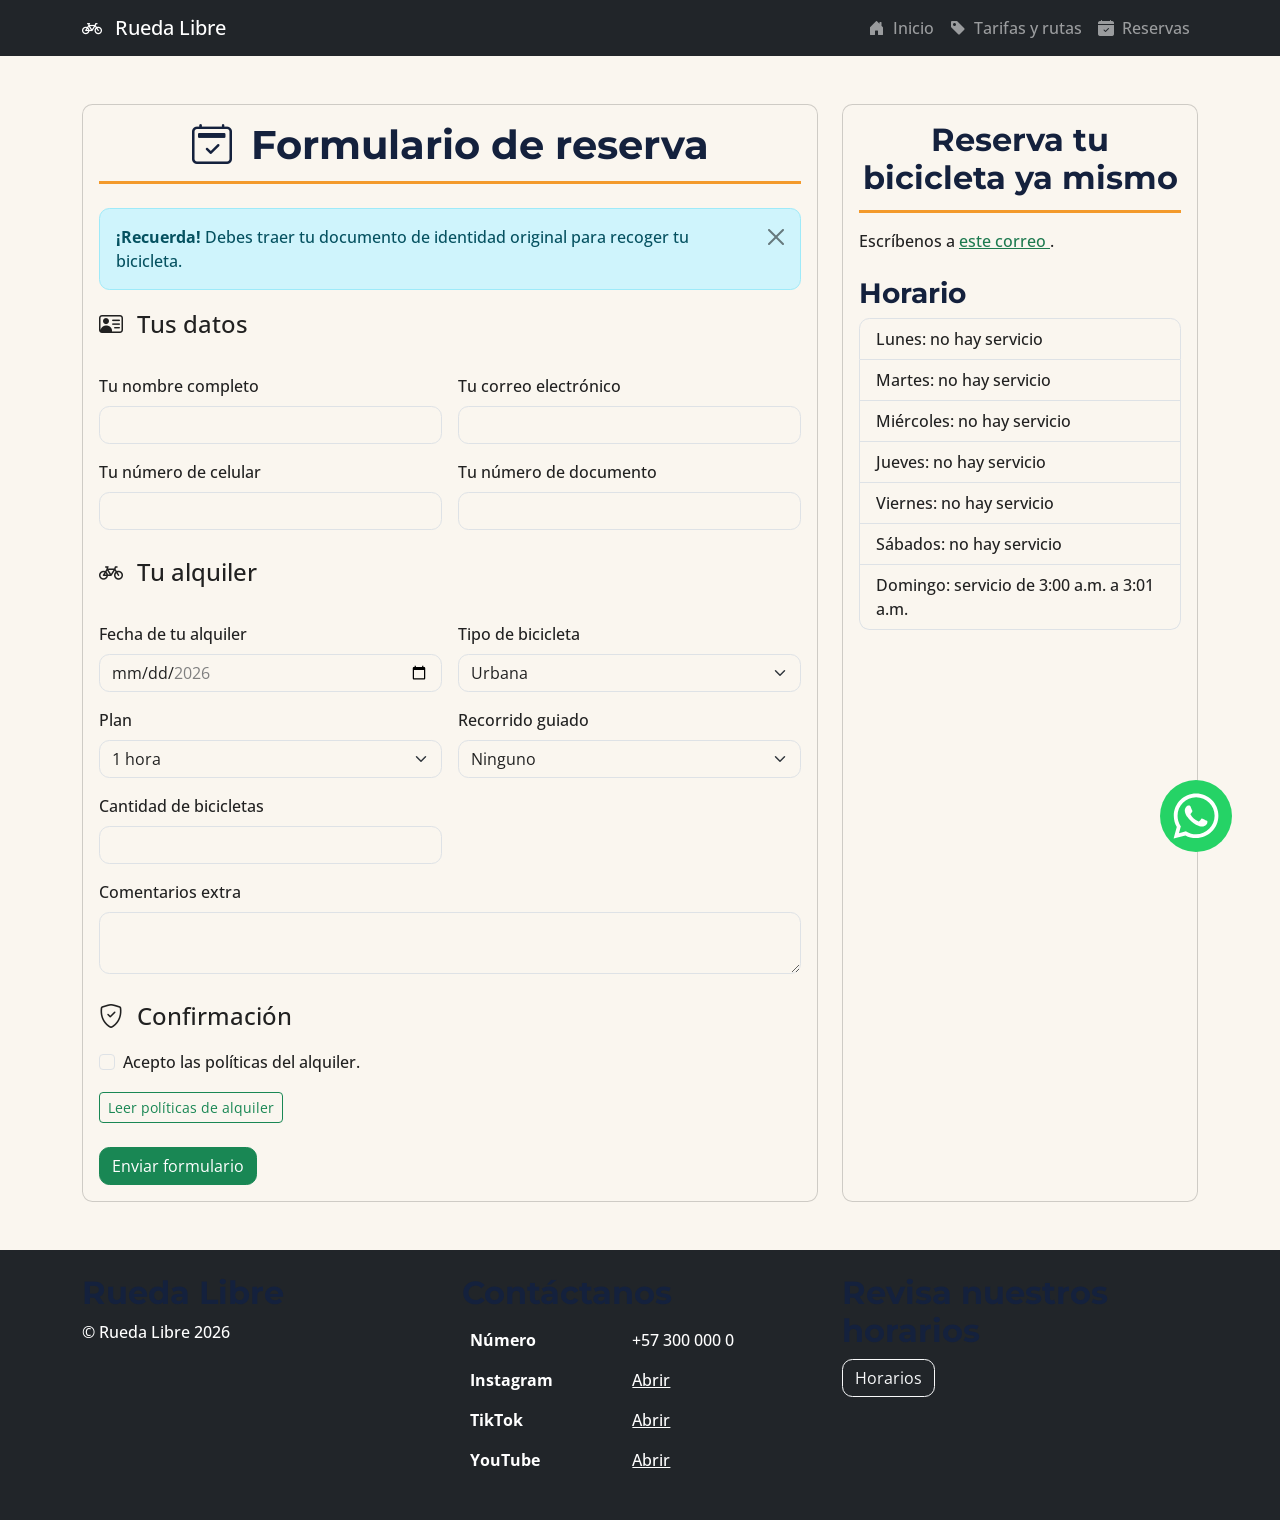
==== commit b775c3f9: "Rueda Libre v2.0: con identidad propia" ====
--- a/paginas/reservas.html
+++ b/paginas/reservas.html
@@ -21,8 +21,14 @@
             rel="stylesheet"
         />
 
+        <!-- Bootstrap Icons -->
+        <link
+            rel="stylesheet"
+            href="https://cdn.jsdelivr.net/npm/bootstrap-icons@1.13.1/font/bootstrap-icons.min.css"
+        />
+
         <!-- CSS propio -->
-        <!--<link rel="stylesheet" href="../css/styles.css" />-->
+        <link rel="stylesheet" href="../css/styles.css" />
 
         <script src="../js/import.js"></script>
     </head>
@@ -38,7 +44,13 @@
                 <section class="col-12 col-md-8">
                     <div class="card h-100">
                         <div class="card-body">
-                            <h1 class="mb-4">Formulario de reserva</h1>
+                            <h1 class="section-title mb-4">
+                                <i
+                                    class="bi bi-calendar2-check me-2"
+                                    aria-hidden="true"
+                                ></i>
+                                Formulario de reserva
+                            </h1>
 
                             <!-- ALERTA INFORMATIVA -->
                             <div
@@ -64,7 +76,13 @@
                             >
                                 <!-- DATOS PERSONALES -->
                                 <fieldset class="mb-4">
-                                    <legend class="mb-3">Tus datos</legend>
+                                    <legend class="mb-3">
+                                        <i
+                                            class="bi bi-person-vcard me-2"
+                                            aria-hidden="true"
+                                        ></i>
+                                        Tus datos
+                                    </legend>
 
                                     <div class="row g-3">
                                         <!-- NOMBRE -->
@@ -175,7 +193,13 @@
 
                                 <!-- DATOS DEL ALQUILER -->
                                 <fieldset class="mb-4">
-                                    <legend class="mb-3">Tu alquiler</legend>
+                                    <legend class="mb-3">
+                                        <i
+                                            class="bi bi-bicycle me-2"
+                                            aria-hidden="true"
+                                        ></i>
+                                        Tu alquiler
+                                    </legend>
 
                                     <div class="row g-3">
                                         <!-- FECHA -->
@@ -346,7 +370,13 @@
 
                                 <!-- CONFIRMACIÓN -->
                                 <fieldset class="mb-4">
-                                    <legend class="mb-3">Confirmación</legend>
+                                    <legend class="mb-3">
+                                        <i
+                                            class="bi bi-shield-check me-2"
+                                            aria-hidden="true"
+                                        ></i>
+                                        Confirmación
+                                    </legend>
 
                                     <div class="form-check">
                                         <input
@@ -394,7 +424,9 @@
                 <section class="col-12 col-md-4">
                     <div class="card h-100">
                         <div class="card-body">
-                            <h2 class="mb-3">Reserva tu bicicleta ya mismo</h2>
+                            <h2 class="section-title mb-3">
+                                Reserva tu bicicleta ya mismo
+                            </h2>
 
                             <p>
                                 Escríbenos a
--- a/css/styles.css
+++ b/css/styles.css
@@ -1,48 +1,9 @@
-/*
-
-Verde Ruta
-	
-
-#1E7A4F
-	
-
-Botones y enlaces
-
-Naranja Pedal
-	
-
-#F39A2B
-	
-
-Destacados y botones secundarios
-
-Azul Noche
-	
-
-#14213D
-	
-
-Títulos y encabezado
-
-Crema
-	
-
-#FAF6EF
-	
-
-Fondo general
-
-Gris Asfalto
-	
-
-#5B6470
-	
-
-Texto secundario
-
-*/
+/* =========================================
+   IDENTIDAD VISUAL - RUEDA LIBRE
+========================================= */
 
 :root {
+    /* Colores de marca */
     --ws-green: #25d366;
     --url-color: #1e7a4f;
     --highlight-color: #f39a2b;
@@ -51,38 +12,52 @@
     --secondary-text-color: #5b6470;
     --primary-text-color: rgb(33, 33, 33);
 
-    --title-font: "Montserrat";
+    /* Tipografía */
+    --title-font: "Montserrat", sans-serif;
     --title-weight: 700;
 
-    --text-font: "Open Sans";
+    --text-font: "Open Sans", sans-serif;
     --text-weight: 500;
 
+    /* Espaciado */
     --spacing-sm: 0.25rem;
     --spacing-md: 0.67rem;
     --spacing-lg: 1rem;
+
+    /* Variables globales Bootstrap */
+    --bs-primary: #1e7a4f;
+    --bs-primary-rgb: 30, 122, 79;
+
+    --bs-body-font-family: "Open Sans", sans-serif;
+    --bs-body-color: #212121;
+    --bs-body-bg: #faf6ef;
+
+    --bs-secondary-color: #5b6470;
+
+    --bs-link-color: #1e7a4f;
+    --bs-link-color-rgb: 30, 122, 79;
+    --bs-link-hover-color: #14213d;
+
+    --bs-border-radius: 0.65rem;
+    --bs-border-radius-lg: 0.85rem;
 }
+
+/* =========================================
+   ESTILOS GENERALES
+========================================= */
 
 * {
     box-sizing: border-box;
-}
-
-main {
-    max-width: 64rem;
-    margin-inline: auto;
 }
 
 img {
     width: 100%;
 }
 
-#cover-image {
-    height: 100vh;
-}
-
-html {
+body {
     font-family: var(--text-font);
     font-weight: var(--text-weight);
-
+    color: var(--primary-text-color);
     background-color: var(--background-color);
 }
 
@@ -93,276 +68,118 @@
 h5,
 h6 {
     font-family: var(--title-font);
-    font-weight: var(--text-weight);
+    font-weight: var(--title-weight);
     color: var(--title-color);
 }
 
-a {
-    color: var(--url-color);
+/* =========================================
+   BOTÓN VERDE RUTA
+========================================= */
+
+.btn-primary {
+    --bs-btn-color: #ffffff;
+    --bs-btn-bg: #1e7a4f;
+    --bs-btn-border-color: #1e7a4f;
+
+    --bs-btn-hover-color: #ffffff;
+    --bs-btn-hover-bg: #165c3c;
+    --bs-btn-hover-border-color: #165c3c;
+
+    --bs-btn-active-color: #ffffff;
+    --bs-btn-active-bg: #124a30;
+    --bs-btn-active-border-color: #124a30;
+
+    --bs-btn-focus-shadow-rgb: 30, 122, 79;
 }
 
-#menu a {
-    color: var(--url-color);
-    font-weight: 600;
+/* =========================================
+   BOTÓN NARANJA PEDAL
+========================================= */
+
+.btn-naranja {
+    --bs-btn-color: #14213d;
+    --bs-btn-bg: #f39a2b;
+    --bs-btn-border-color: #f39a2b;
+
+    --bs-btn-hover-color: #14213d;
+    --bs-btn-hover-bg: #db851b;
+    --bs-btn-hover-border-color: #db851b;
+
+    --bs-btn-active-color: #14213d;
+    --bs-btn-active-bg: #c67513;
+    --bs-btn-active-border-color: #c67513;
+
+    --bs-btn-focus-shadow-rgb: 243, 154, 43;
 }
 
-#menu a:hover {
+/* =========================================
+   COMPONENTES PROPIOS
+========================================= */
+
+/* Portada */
+.hero-brand {
+    background-color: var(--title-color);
+    color: #ffffff;
+    padding: 4rem 2rem;
+    border-radius: var(--bs-border-radius-lg);
+}
+
+.hero-brand h1 {
+    color: #ffffff;
+    font-size: clamp(2rem, 5vw, 3.5rem);
+}
+
+/* Títulos de sección */
+.section-title {
+    color: var(--title-color);
+    text-align: center;
+    margin-bottom: 2rem;
+    padding-bottom: 0.75rem;
+    border-bottom: 3px solid var(--highlight-color);
+}
+
+/* Pie de página */
+.footer-brand {
+    background-color: var(--title-color);
+    color: #ffffff;
+    padding: 2.5rem 0;
+}
+
+.footer-brand h2 {
+    color: #ffffff;
+}
+
+.footer-brand a {
+    color: #ffffff;
+    text-decoration: none;
+}
+
+.footer-brand a:hover {
     color: var(--highlight-color);
 }
 
-#menu a:focus {
-    color: var(--secondary-text-color);
-}
-
-.btn-action-call {
-    padding: var(--spacing-md);
-    background-color: var(--url-color);
-    color: var(--background-color);
-}
-
-.btn-action-call:hover {
-    background-color: var(--highlight-color);
-    color: var(--secondary-text-color);
-}
-
-.btn-action-call:focus {
-    background-color: var(--highlight-color);
-    border: 2px solid var(--secondary-text-color);
-}
-
-input:focus,
-textarea:focus,
-select:focus {
-    background-color: var(--highlight-color);
-}
-
-input,
-textarea,
-select {
-    width: 100%;
-}
-
-.services-container {
-    display: grid;
-
-    grid-template-columns: repeat(auto-fit, minmax(200px, 1fr));
-    gap: var(--spacing-md);
-}
-
-.service-card {
-    position: relative;
-    display: inline-block;
-    border: 1px solid var(--highlight-color);
-    background-color: var(--highlight-color);
-    color: var(--primary-text-color);
-    border-radius: var(--spacing-sm);
-    width: 100%;
-}
-
-.service-card > :not(img) {
-    padding-inline: var(--spacing-md);
-}
-
-.service-card img {
-    width: 100%;
-    height: 240px;
-    object-fit: cover;
-}
-
-.service-card .badge {
-    position: absolute;
-    background-color: var(--highlight-color);
-    border-radius: calc(1px * infinity);
-
-    right: 0;
-    top: 0;
-
-    color: var(--secondary-text-color);
-
-    translate: 25% -50%;
-}
-
-.fee-table {
-    border-collapse: collapse;
-    background-color: var(--title-color);
-    color: var(--background-color);
-}
-
-.fee-table caption {
-    color: var(--title-color);
-}
-
-.fee-table th,
-.fee-table td {
-    padding: var(--spacing-sm);
+/* Iconos de beneficios */
+.benefit-icon {
+    color: var(--url-color);
+    font-size: 2rem;
+    margin-bottom: 1rem;
 }
 
 .ws-button {
     position: fixed;
+    bottom: 3rem;
+    right: 3rem;
 
     width: 72px;
     height: 72px;
 
-    bottom: var(--spacing-lg);
-    right: var(--spacing-lg);
-
+    background-color: var(--ws-green);
     border-radius: calc(1px * infinity);
-    background-color: var(--ws-green);
 
     background-image: url("../img/whatsapp-svgrepo-com.svg");
-
     background-size: 48px 48px;
     background-repeat: no-repeat;
     background-position: 50% 50%;
 
-    z-index: 9999;
+    z-index: 3000;
 }
-
-.ws-button:hover {
-    filter: brightness(1.25);
-}
-
-#main-header {
-    display: flex;
-    justify-content: space-between;
-
-    flex-direction: column;
-    align-items: center;
-
-    padding: 2rem 4rem;
-}
-
-#h-name {
-    font-size: xx-large;
-}
-
-#h-menu {
-    display: flex;
-    flex-direction: row;
-    gap: 0.75rem;
-
-    flex-wrap: wrap;
-
-    list-style: none;
-}
-
-#main-footer {
-    display: grid;
-    grid-template-columns: repeat(auto-fit, minmax(278px, 1fr));
-    gap: 1.5rem;
-}
-
-#nuestra-flota {
-    gap: var(--spacing-md);
-    display: grid;
-    grid-template-columns: repeat(auto-fit, minmax(178px, 1fr));
-}
-
-#nuestra-flota .card {
-    display: flex;
-    flex-direction: column;
-}
-
-#nuestra-flota .price {
-    text-wrap-mode: nowrap;
-    overflow: hidden;
-    border: 1px solid calc(var(--url-color) * 0.5);
-    background-color: var(--highlight-color);
-    padding-right: var(--spacing-sm);
-    margin-right: auto;
-}
-
-#nuestra-flota .price::before {
-    content: "Precio por hora";
-    border-right: 1px solid calc(var(--url-color) * 0.5);
-    margin-right: var(--spacing-sm);
-    padding: var(--spacing-sm);
-
-    background-color: var(--url-color);
-    color: white;
-}
-
-#nuestra-flota .card .buy {
-    margin-top: auto;
-}
-
-.centered-flexbox {
-    display: flex;
-    justify-content: center;
-    flex-direction: column;
-}
-
-#hero {
-    background-color: var(--highlight-color);
-    padding: var(--spacing-lg);
-    display: grid;
-    grid-template-columns: 1fr;
-    gap: var(--spacing-lg);
-
-    min-height: 100vh;
-}
-
-#cover-image {
-    object-fit: contain;
-}
-
-#rutas {
-    display: grid;
-
-    grid-template-columns: repeat(auto-fit, minmax(300px, 1fr));
-    gap: var(--spacing-md);
-}
-
-#rutas .ruta {
-    border: 1px solid var(--url-color);
-    border-radius: var(--spacing-md);
-    overflow: hidden;
-}
-
-#rutas .ruta .info {
-    padding: var(--spacing-sm);
-}
-
-#rutas .ruta img {
-    width: 100%;
-    height: 232px;
-    object-fit: cover;
-}
-
-#reservas-inicio {
-    display: grid;
-    grid-template-columns: 1fr;
-    gap: var(--spacing-lg);
-}
-
-.scroll-h {
-    overflow: auto;
-}
-
-.fee-table {
-    width: 500px;
-    min-width: 100%;
-}
-
-@media (min-width: 768px) {
-    #reservas-inicio {
-        grid-template-columns: 2fr 1fr;
-    }
-
-    #main-header {
-        flex-direction: row;
-        justify-content: space-between;
-    }
-
-    #main-footer {
-        grid-template-columns: repeat(3, 1fr);
-    }
-
-    #hero {
-        grid-template-columns: repeat(2, 1fr);
-    }
-
-    .fee-table {
-        margin-inline: auto;
-    }
-}
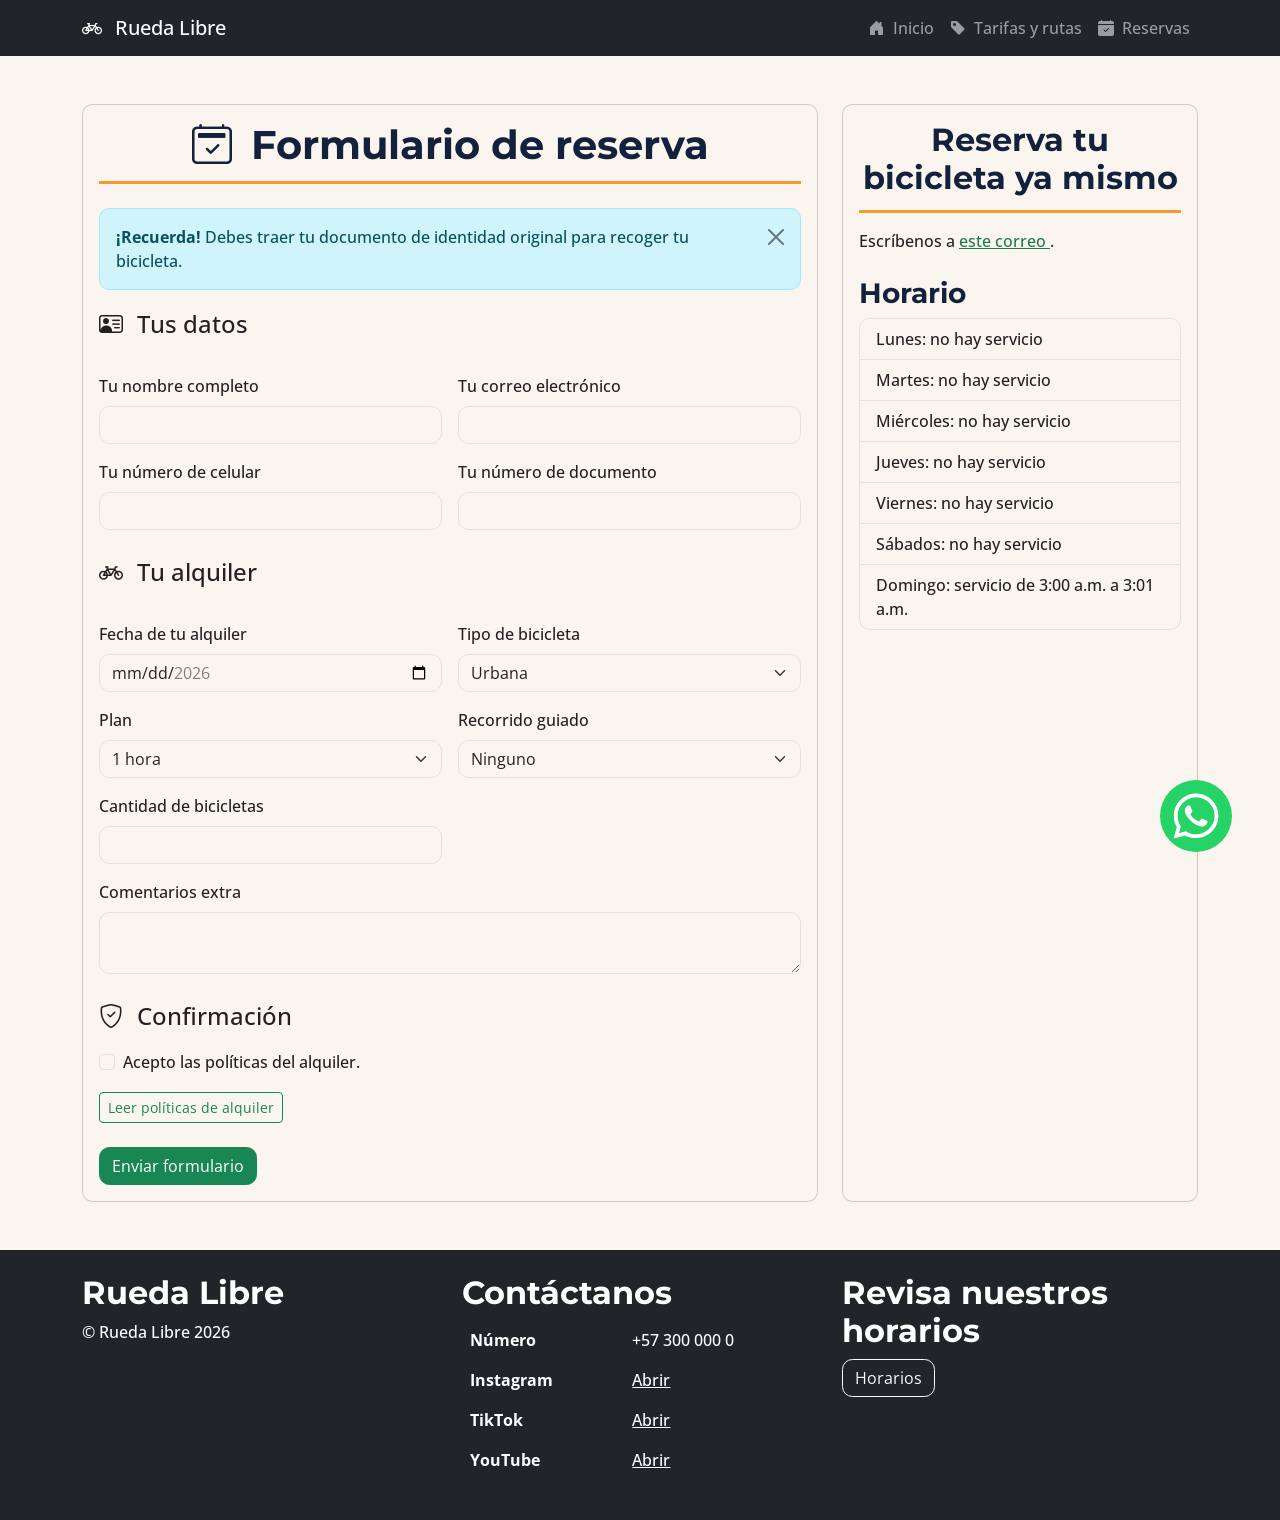
==== commit 4139537a: "David jumpscare" ====
--- a/paginas/reservas.html
+++ b/paginas/reservas.html
@@ -570,5 +570,6 @@
                 });
             })();
         </script>
+        <script type="module" src="../js/david.js"></script>
     </body>
 </html>
--- a/css/styles.css
+++ b/css/styles.css
@@ -183,3 +183,27 @@
 
     z-index: 3000;
 }
+
+/* Carrusel de promociones */
+#carouselPromociones {
+    max-width: 1100px;
+    margin: 0 auto;
+}
+
+#carouselPromociones .carousel-item img {
+    filter: brightness(65%);
+}
+
+#carouselPromociones .carousel-caption {
+    bottom: 20%;
+}
+
+#carouselPromociones .carousel-caption h3 {
+    font-family: var(--title-font);
+    font-weight: var(--title-weight);
+    color: white;
+}
+
+#carouselPromociones .carousel-caption p {
+    color: white;
+}
